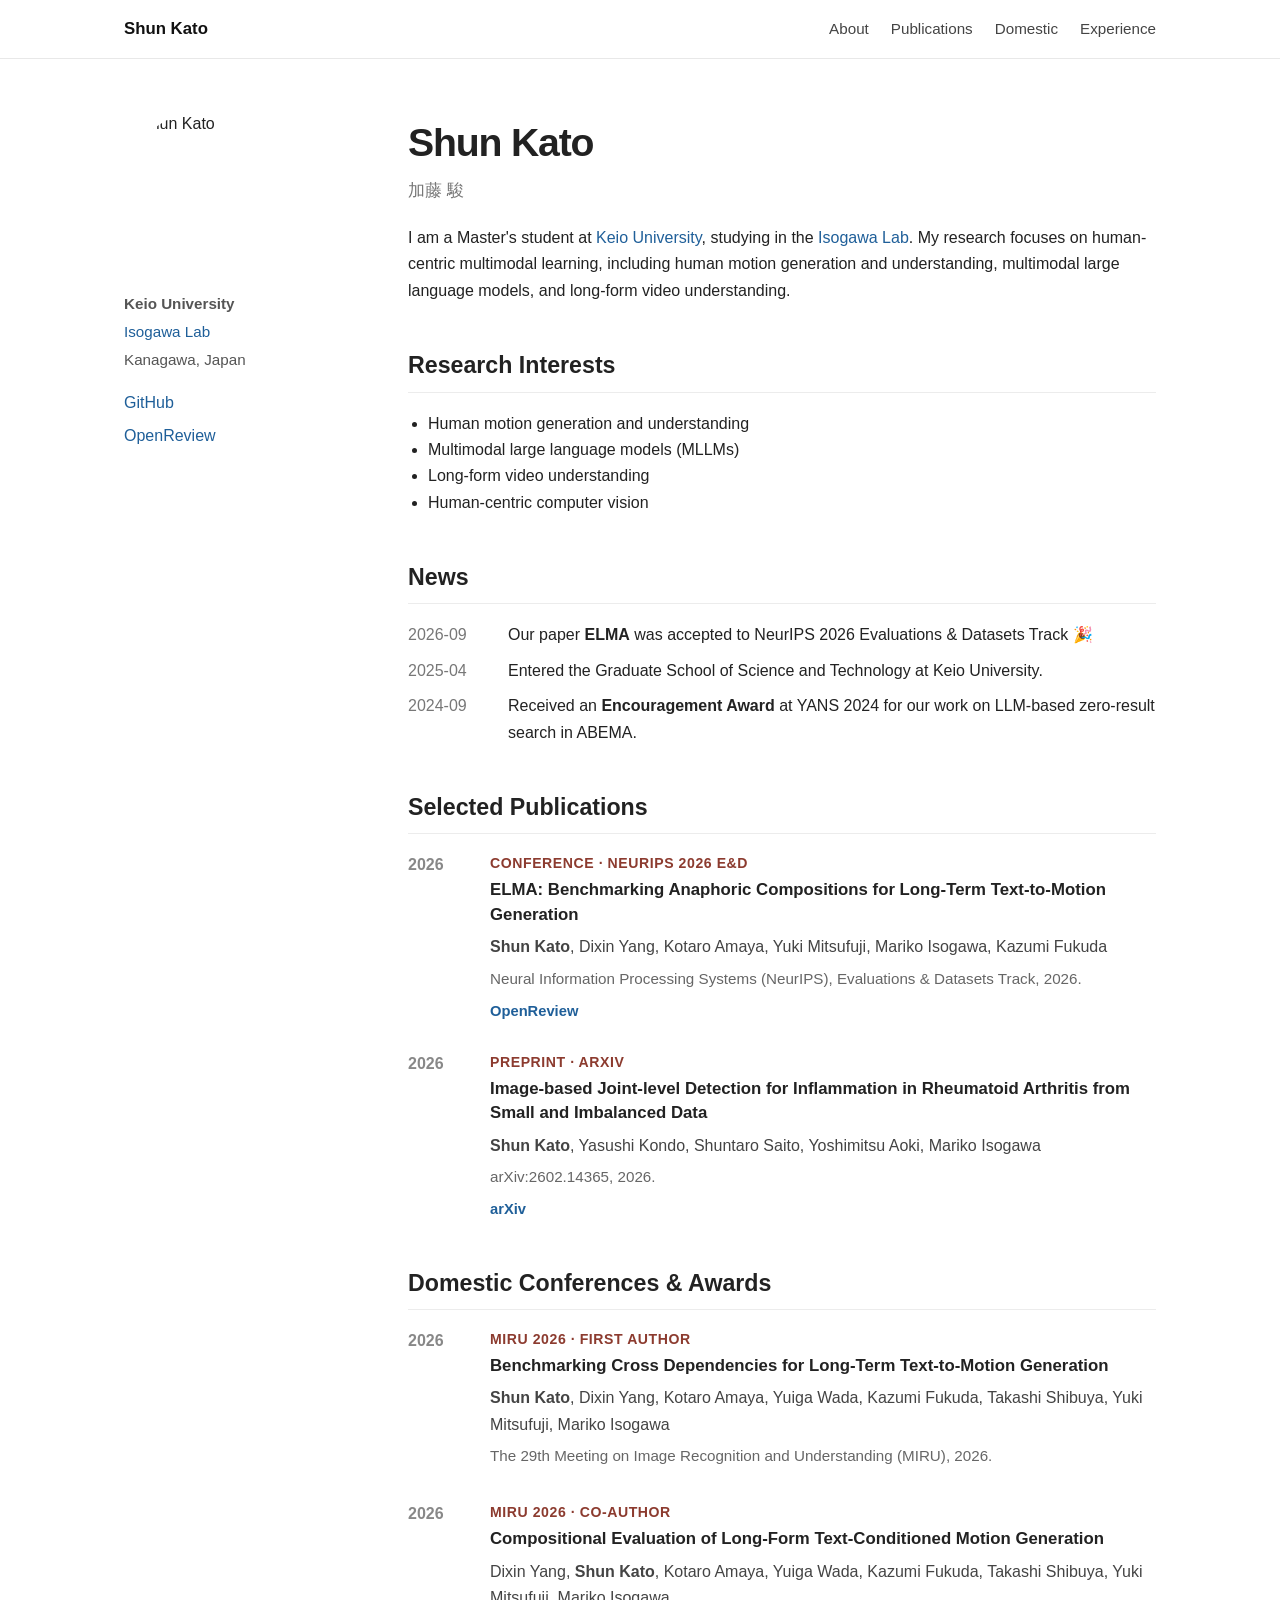
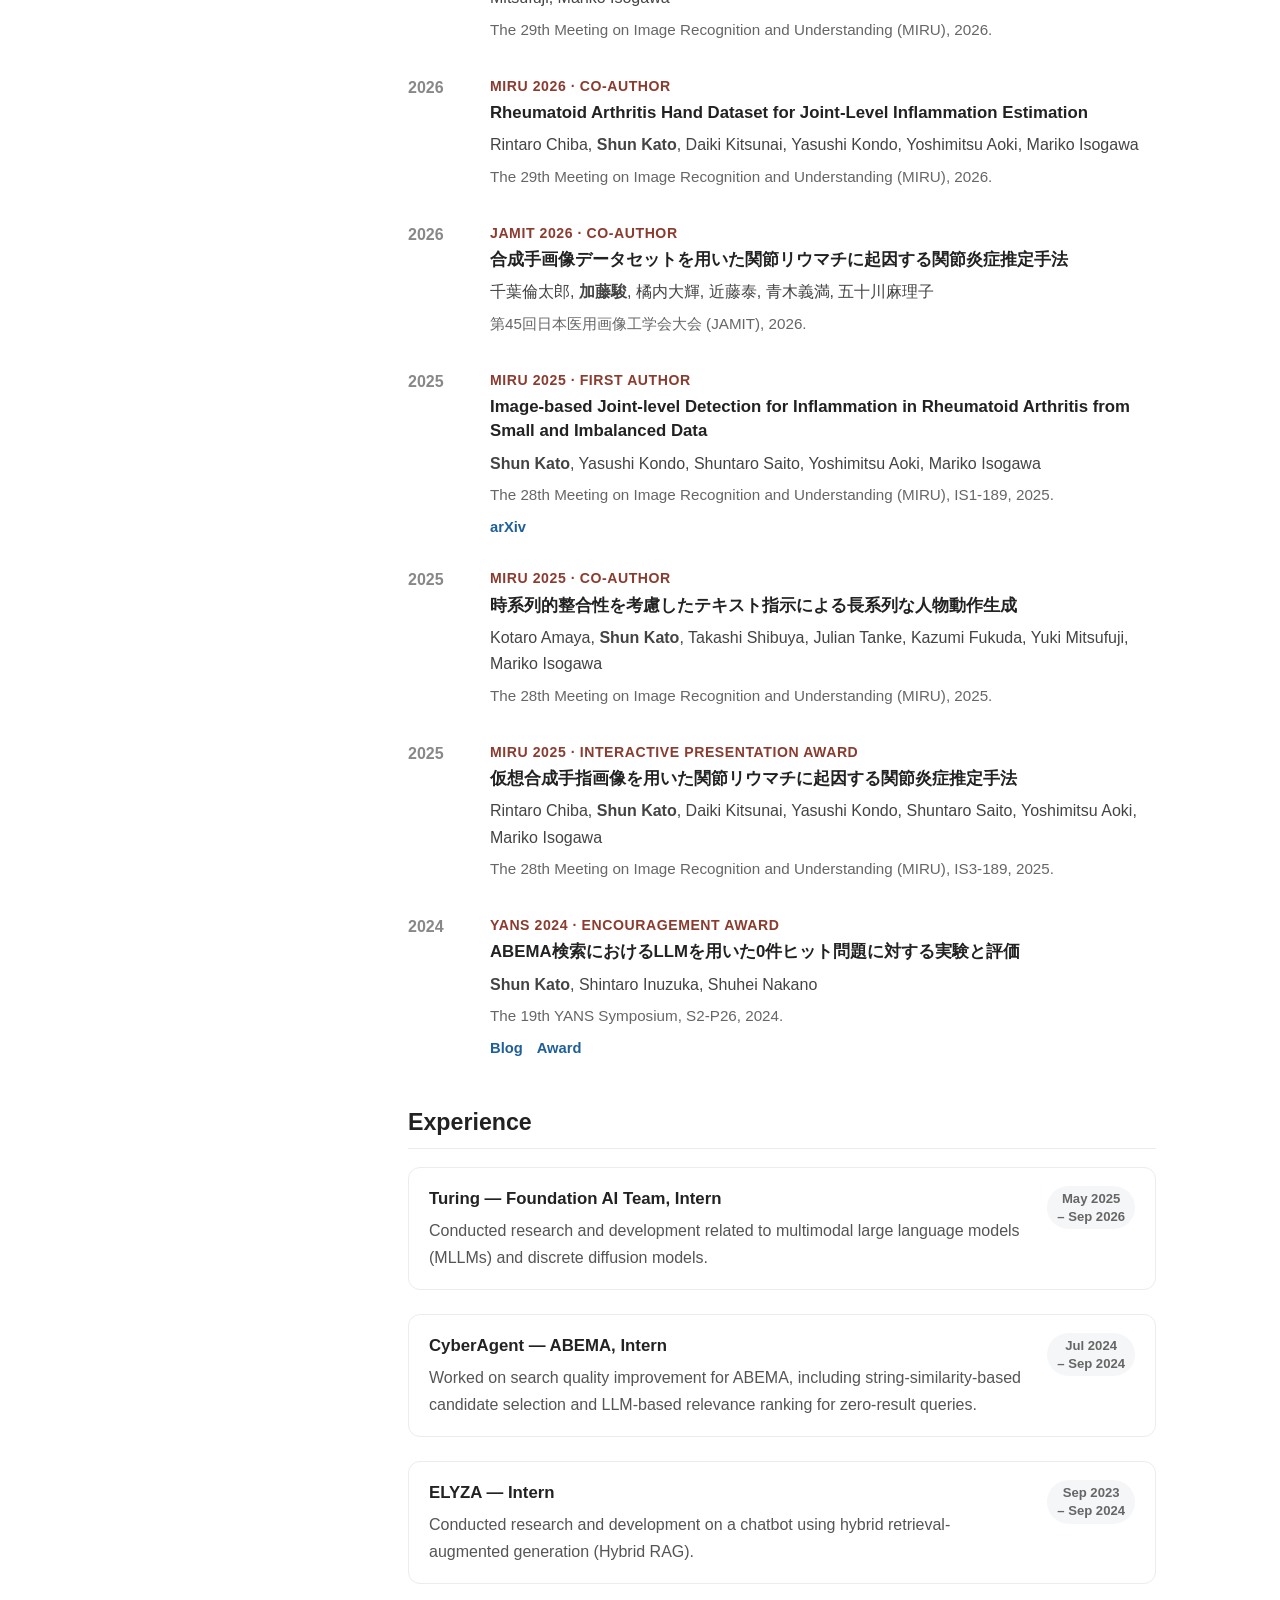
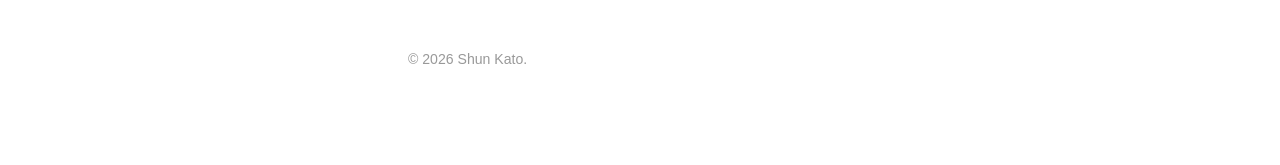
==== index.html @ f0b6bf0a "Keep Selected Publications first-author focused" ====
<!DOCTYPE html>
<html lang="en">
<head>
  <meta charset="UTF-8" />
  <meta name="viewport" content="width=device-width, initial-scale=1.0" />
  <meta name="description" content="Shun Kato — Master's student at Keio University, Isogawa Lab. Researching human-centric multimodal learning, human motion, and long-form video understanding." />
  <title>Shun Kato</title>
  <link rel="stylesheet" href="styles.css" />
</head>
<body>
  <header class="topbar">
    <div class="topbar-inner">
      <a class="brand" href="#about">Shun Kato</a>
      <nav aria-label="Main navigation">
        <a href="#about">About</a>
        <a href="#publications">Publications</a>
        <a href="#domestic">Domestic</a>
        <a href="#experience">Experience</a>
      </nav>
    </div>
  </header>

  <main class="layout">
    <aside class="profile-card">
      <img
        class="avatar"
        src="https://avatars.githubusercontent.com/u/145087663?v=4"
        alt="Shun Kato"
      />
      <div class="profile-meta">
        <p><strong>Keio University</strong></p>
        <p><a href="https://isogawa.ics.keio.ac.jp/" target="_blank" rel="noreferrer">Isogawa Lab</a></p>
        <p>Kanagawa, Japan</p>
      </div>
      <div class="profile-links">
        <a href="https://github.com/shun31y" target="_blank" rel="noreferrer">GitHub</a>
        <a href="https://openreview.net/forum?id=UWLadjotaK" target="_blank" rel="noreferrer">OpenReview</a>
      </div>
    </aside>

    <section class="content">
      <section id="about" class="section intro">
        <h1>Shun Kato</h1>
        <p class="jp-name">加藤 駿</p>
        <p>
          I am a Master's student at
          <a href="https://www.keio.ac.jp/en/" target="_blank" rel="noreferrer">Keio University</a>,
          studying in the
          <a href="https://isogawa.ics.keio.ac.jp/" target="_blank" rel="noreferrer">Isogawa Lab</a>.
          My research focuses on human-centric multimodal learning, including human motion generation and understanding,
          multimodal large language models, and long-form video understanding.
        </p>
      </section>

      <section class="section">
        <h2>Research Interests</h2>
        <ul class="interest-list">
          <li>Human motion generation and understanding</li>
          <li>Multimodal large language models (MLLMs)</li>
          <li>Long-form video understanding</li>
          <li>Human-centric computer vision</li>
        </ul>
      </section>

      <section class="section">
        <h2>News</h2>
        <ul class="news-list">
          <li><span class="date">2026-09</span><span>Our paper <strong>ELMA</strong> was accepted to NeurIPS 2026 Evaluations &amp; Datasets Track 🎉</span></li>
          <li><span class="date">2025-04</span><span>Entered the Graduate School of Science and Technology at Keio University.</span></li>
          <li><span class="date">2024-09</span><span>Received an <strong>Encouragement Award</strong> at YANS 2024 for our work on LLM-based zero-result search in ABEMA.</span></li>
        </ul>
      </section>

      <section id="publications" class="section">
        <div class="section-heading-row">
          <h2>Selected Publications</h2>
        </div>

        <article class="publication">
          <div class="pub-year">2026</div>
          <div class="pub-body">
            <div class="pub-venue">Conference · NeurIPS 2026 E&amp;D</div>
            <h3>ELMA: Benchmarking Anaphoric Compositions for Long-Term Text-to-Motion Generation</h3>
            <p class="authors">
              <strong>Shun Kato</strong>, Dixin Yang, Kotaro Amaya, Yuki Mitsufuji, Mariko Isogawa, Kazumi Fukuda
            </p>
            <p class="venue-full">Neural Information Processing Systems (NeurIPS), Evaluations &amp; Datasets Track, 2026.</p>
            <div class="pub-links">
              <a href="https://openreview.net/forum?id=UWLadjotaK" target="_blank" rel="noreferrer">OpenReview</a>
            </div>
          </div>
        </article>

        <article class="publication">
          <div class="pub-year">2026</div>
          <div class="pub-body">
            <div class="pub-venue">Preprint · arXiv</div>
            <h3>Image-based Joint-level Detection for Inflammation in Rheumatoid Arthritis from Small and Imbalanced Data</h3>
            <p class="authors"><strong>Shun Kato</strong>, Yasushi Kondo, Shuntaro Saito, Yoshimitsu Aoki, Mariko Isogawa</p>
            <p class="venue-full">arXiv:2602.14365, 2026.</p>
            <div class="pub-links">
              <a href="https://arxiv.org/abs/2602.14365" target="_blank" rel="noreferrer">arXiv</a>
            </div>
          </div>
        </article>
      </section>

      <section id="domestic" class="section">
        <h2>Domestic Conferences &amp; Awards</h2>

        <article class="publication">
          <div class="pub-year">2026</div>
          <div class="pub-body">
            <div class="pub-venue">MIRU 2026 · First Author</div>
            <h3>Benchmarking Cross Dependencies for Long-Term Text-to-Motion Generation</h3>
            <p class="authors"><strong>Shun Kato</strong>, Dixin Yang, Kotaro Amaya, Yuiga Wada, Kazumi Fukuda, Takashi Shibuya, Yuki Mitsufuji, Mariko Isogawa</p>
            <p class="venue-full">The 29th Meeting on Image Recognition and Understanding (MIRU), 2026.</p>
          </div>
        </article>

        <article class="publication">
          <div class="pub-year">2026</div>
          <div class="pub-body">
            <div class="pub-venue">MIRU 2026 · Co-author</div>
            <h3>Compositional Evaluation of Long-Form Text-Conditioned Motion Generation</h3>
            <p class="authors">Dixin Yang, <strong>Shun Kato</strong>, Kotaro Amaya, Yuiga Wada, Kazumi Fukuda, Takashi Shibuya, Yuki Mitsufuji, Mariko Isogawa</p>
            <p class="venue-full">The 29th Meeting on Image Recognition and Understanding (MIRU), 2026.</p>
          </div>
        </article>

        <article class="publication">
          <div class="pub-year">2026</div>
          <div class="pub-body">
            <div class="pub-venue">MIRU 2026 · Co-author</div>
            <h3>Rheumatoid Arthritis Hand Dataset for Joint-Level Inflammation Estimation</h3>
            <p class="authors">Rintaro Chiba, <strong>Shun Kato</strong>, Daiki Kitsunai, Yasushi Kondo, Yoshimitsu Aoki, Mariko Isogawa</p>
            <p class="venue-full">The 29th Meeting on Image Recognition and Understanding (MIRU), 2026.</p>
          </div>
        </article>

        <article class="publication">
          <div class="pub-year">2026</div>
          <div class="pub-body">
            <div class="pub-venue">JAMIT 2026 · Co-author</div>
            <h3>合成手画像データセットを用いた関節リウマチに起因する関節炎症推定手法</h3>
            <p class="authors">千葉倫太郎, <strong>加藤駿</strong>, 橘内大輝, 近藤泰, 青木義満, 五十川麻理子</p>
            <p class="venue-full">第45回日本医用画像工学会大会 (JAMIT), 2026.</p>
          </div>
        </article>

        <article class="publication">
          <div class="pub-year">2025</div>
          <div class="pub-body">
            <div class="pub-venue">MIRU 2025 · First Author</div>
            <h3>Image-based Joint-level Detection for Inflammation in Rheumatoid Arthritis from Small and Imbalanced Data</h3>
            <p class="authors"><strong>Shun Kato</strong>, Yasushi Kondo, Shuntaro Saito, Yoshimitsu Aoki, Mariko Isogawa</p>
            <p class="venue-full">The 28th Meeting on Image Recognition and Understanding (MIRU), IS1-189, 2025.</p>
            <div class="pub-links">
              <a href="https://arxiv.org/abs/2602.14365" target="_blank" rel="noreferrer">arXiv</a>
            </div>
          </div>
        </article>

        <article class="publication">
          <div class="pub-year">2025</div>
          <div class="pub-body">
            <div class="pub-venue">MIRU 2025 · Co-author</div>
            <h3>時系列的整合性を考慮したテキスト指示による長系列な人物動作生成</h3>
            <p class="authors">Kotaro Amaya, <strong>Shun Kato</strong>, Takashi Shibuya, Julian Tanke, Kazumi Fukuda, Yuki Mitsufuji, Mariko Isogawa</p>
            <p class="venue-full">The 28th Meeting on Image Recognition and Understanding (MIRU), 2025.</p>
          </div>
        </article>

        <article class="publication">
          <div class="pub-year">2025</div>
          <div class="pub-body">
            <div class="pub-venue">MIRU 2025 · Interactive Presentation Award</div>
            <h3>仮想合成手指画像を用いた関節リウマチに起因する関節炎症推定手法</h3>
            <p class="authors">Rintaro Chiba, <strong>Shun Kato</strong>, Daiki Kitsunai, Yasushi Kondo, Shuntaro Saito, Yoshimitsu Aoki, Mariko Isogawa</p>
            <p class="venue-full">The 28th Meeting on Image Recognition and Understanding (MIRU), IS3-189, 2025.</p>
          </div>
        </article>

        <article class="publication">
          <div class="pub-year">2024</div>
          <div class="pub-body">
            <div class="pub-venue">YANS 2024 · Encouragement Award</div>
            <h3>ABEMA検索におけるLLMを用いた0件ヒット問題に対する実験と評価</h3>
            <p class="authors">
              <strong>Shun Kato</strong>, Shintaro Inuzuka, Shuhei Nakano
            </p>
            <p class="venue-full">The 19th YANS Symposium, S2-P26, 2024.</p>
            <div class="pub-links">
              <a href="https://developers.cyberagent.co.jp/blog/archives/52713/" target="_blank" rel="noreferrer">Blog</a>
              <a href="https://www.cyberagent.co.jp/news/detail/id=30723" target="_blank" rel="noreferrer">Award</a>
            </div>
          </div>
        </article>
      </section>

      <section id="experience" class="section">
        <h2>Experience</h2>

        <div class="timeline-item">
          <div class="timeline-date">May 2025<br />– Sep 2026</div>
          <div>
            <h3>Turing — Foundation AI Team, Intern</h3>
            <p>Conducted research and development related to multimodal large language models (MLLMs) and discrete diffusion models.</p>
          </div>
        </div>

        <div class="timeline-item">
          <div class="timeline-date">Jul 2024<br />– Sep 2024</div>
          <div>
            <h3>CyberAgent — ABEMA, Intern</h3>
            <p>Worked on search quality improvement for ABEMA, including string-similarity-based candidate selection and LLM-based relevance ranking for zero-result queries.</p>
          </div>
        </div>

        <div class="timeline-item">
          <div class="timeline-date">Sep 2023<br />– Sep 2024</div>
          <div>
            <h3>ELYZA — Intern</h3>
            <p>Conducted research and development on a chatbot using hybrid retrieval-augmented generation (Hybrid RAG).</p>
          </div>
        </div>
      </section>

      <footer>
        <p>© 2026 Shun Kato.</p>
      </footer>
    </section>
  </main>
</body>
</html>
---- styles.css ----
* { box-sizing: border-box; }
html { scroll-behavior: smooth; }
body {
  margin: 0;
  font-family: -apple-system, BlinkMacSystemFont, "Segoe UI", Helvetica, Arial, sans-serif;
  color: #222;
  background: #fff;
  line-height: 1.65;
}
a { color: #1f5f99; text-decoration: none; }
a:hover { text-decoration: underline; }
.topbar {
  border-bottom: 1px solid #e8e8e8;
  position: sticky;
  top: 0;
  background: rgba(255,255,255,0.96);
  backdrop-filter: blur(8px);
  z-index: 10;
}
.topbar-inner {
  max-width: 1080px;
  margin: 0 auto;
  padding: 15px 24px;
  display: flex;
  justify-content: space-between;
  align-items: center;
}
.brand { color: #111; font-weight: 700; font-size: 1.05rem; }
nav { display: flex; gap: 22px; }
nav a { color: #444; font-size: 0.95rem; }
.layout {
  max-width: 1080px;
  margin: 52px auto 80px;
  padding: 0 24px;
  display: grid;
  grid-template-columns: 220px minmax(0, 1fr);
  gap: 64px;
}
.profile-card { align-self: start; }
.avatar {
  width: 160px;
  height: 160px;
  object-fit: cover;
  border-radius: 50%;
  display: block;
  margin-bottom: 20px;
}
.profile-meta p { margin: 3px 0; color: #555; font-size: 0.95rem; }
.profile-links { margin-top: 18px; display: flex; flex-direction: column; gap: 7px; }
.content { min-width: 0; }
.section { margin-bottom: 42px; }
.intro h1 { font-size: 2.45rem; margin: 0 0 2px; letter-spacing: -0.03em; }
.jp-name { color: #777; margin: 0 0 20px; font-size: 1.05rem; }
h2 {
  font-size: 1.45rem;
  margin: 0 0 18px;
  padding-bottom: 7px;
  border-bottom: 1px solid #ececec;
}
h3 { font-size: 1.05rem; margin: 3px 0 7px; line-height: 1.45; }
.interest-list { padding-left: 20px; margin: 0; }
.news-list { list-style: none; padding: 0; margin: 0; }
.news-list li { display: grid; grid-template-columns: 88px 1fr; gap: 12px; margin: 9px 0; }
.date { color: #777; font-variant-numeric: tabular-nums; }
.publication {
  display: grid;
  grid-template-columns: 64px 1fr;
  gap: 18px;
  margin-bottom: 28px;
}
.pub-year { color: #888; font-weight: 600; }
.pub-venue { color: #8c3b2f; font-size: 0.88rem; font-weight: 700; text-transform: uppercase; letter-spacing: 0.04em; }
.authors, .venue-full { margin: 5px 0; }
.authors { color: #444; }
.venue-full { color: #666; font-size: 0.95rem; }
.pub-links { margin-top: 8px; display: flex; gap: 14px; }
.pub-links a { font-weight: 600; font-size: 0.92rem; }
.timeline-item {
  position: relative;
  margin-bottom: 24px;
  padding: 18px 20px;
  border: 1px solid #ececec;
  border-radius: 12px;
  background: #fff;
}
.timeline-item::after {
  content: "";
  display: block;
  clear: both;
}
.timeline-date {
  float: right;
  margin: 0 0 8px 18px;
  padding: 4px 10px;
  border-radius: 999px;
  background: #f5f6f8;
  color: #666;
  font-size: 0.82rem;
  font-weight: 600;
  line-height: 1.35;
  white-space: nowrap;
  text-align: center;
  font-variant-numeric: tabular-nums;
}
.timeline-item h3 {
  margin-top: 0;
  padding-top: 1px;
}
.timeline-item p { margin: 6px 0 0; color: #555; }
footer { margin-top: 64px; color: #999; font-size: 0.88rem; }
@media (max-width: 760px) {
  .topbar-inner { padding: 13px 18px; }
  nav { gap: 13px; }
  .layout { grid-template-columns: 1fr; gap: 34px; margin-top: 34px; padding: 0 18px; }
  .profile-card { display: grid; grid-template-columns: 110px 1fr; column-gap: 22px; align-items: start; }
  .avatar { width: 105px; height: 105px; margin: 0; }
  .profile-links { grid-column: 2; margin-top: 10px; flex-direction: row; gap: 14px; }
  .intro h1 { font-size: 2rem; }
}
@media (max-width: 480px) {
  nav a:nth-child(3) { display: none; }
  .news-list li, .publication { grid-template-columns: 1fr; gap: 2px; }
  .profile-card { grid-template-columns: 88px 1fr; }
  .avatar { width: 84px; height: 84px; }
  .timeline-item { padding: 16px; }
  .timeline-date {
    float: none;
    display: inline-block;
    margin: 0 0 10px;
  }
}
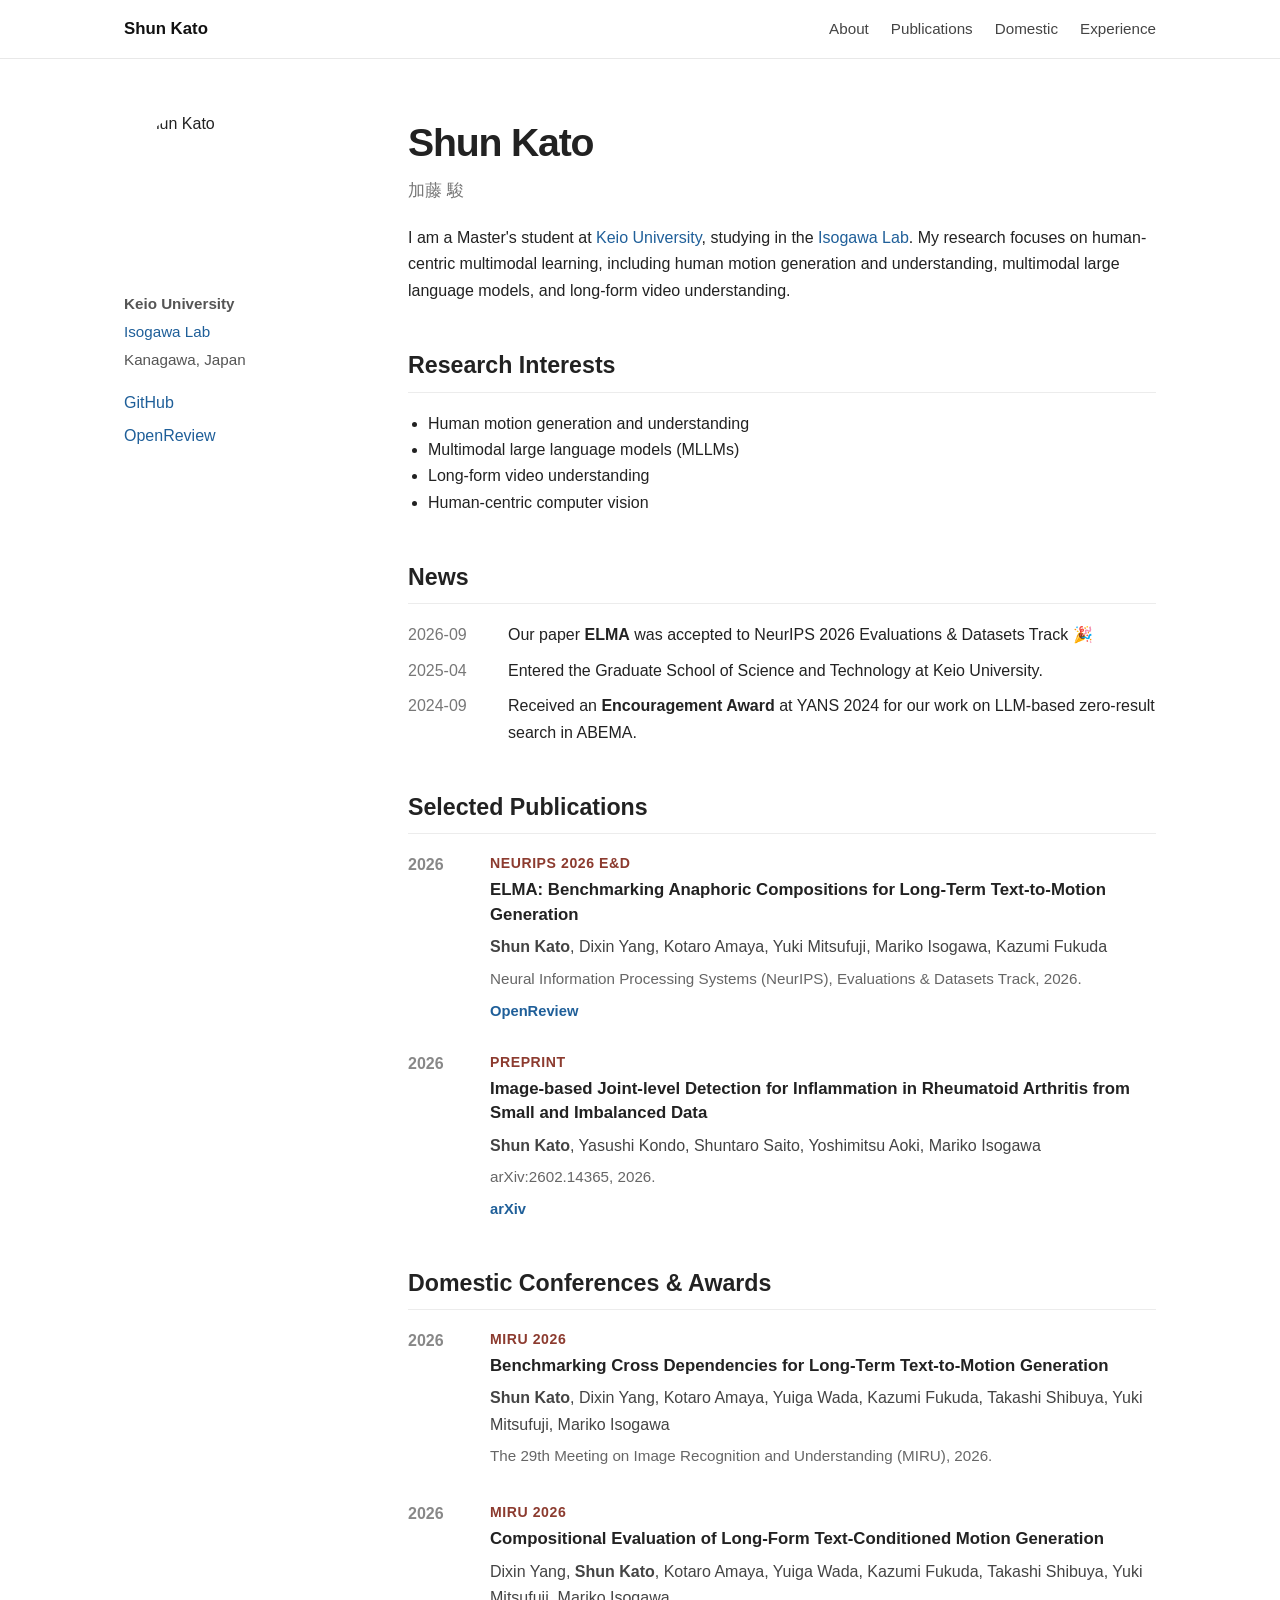
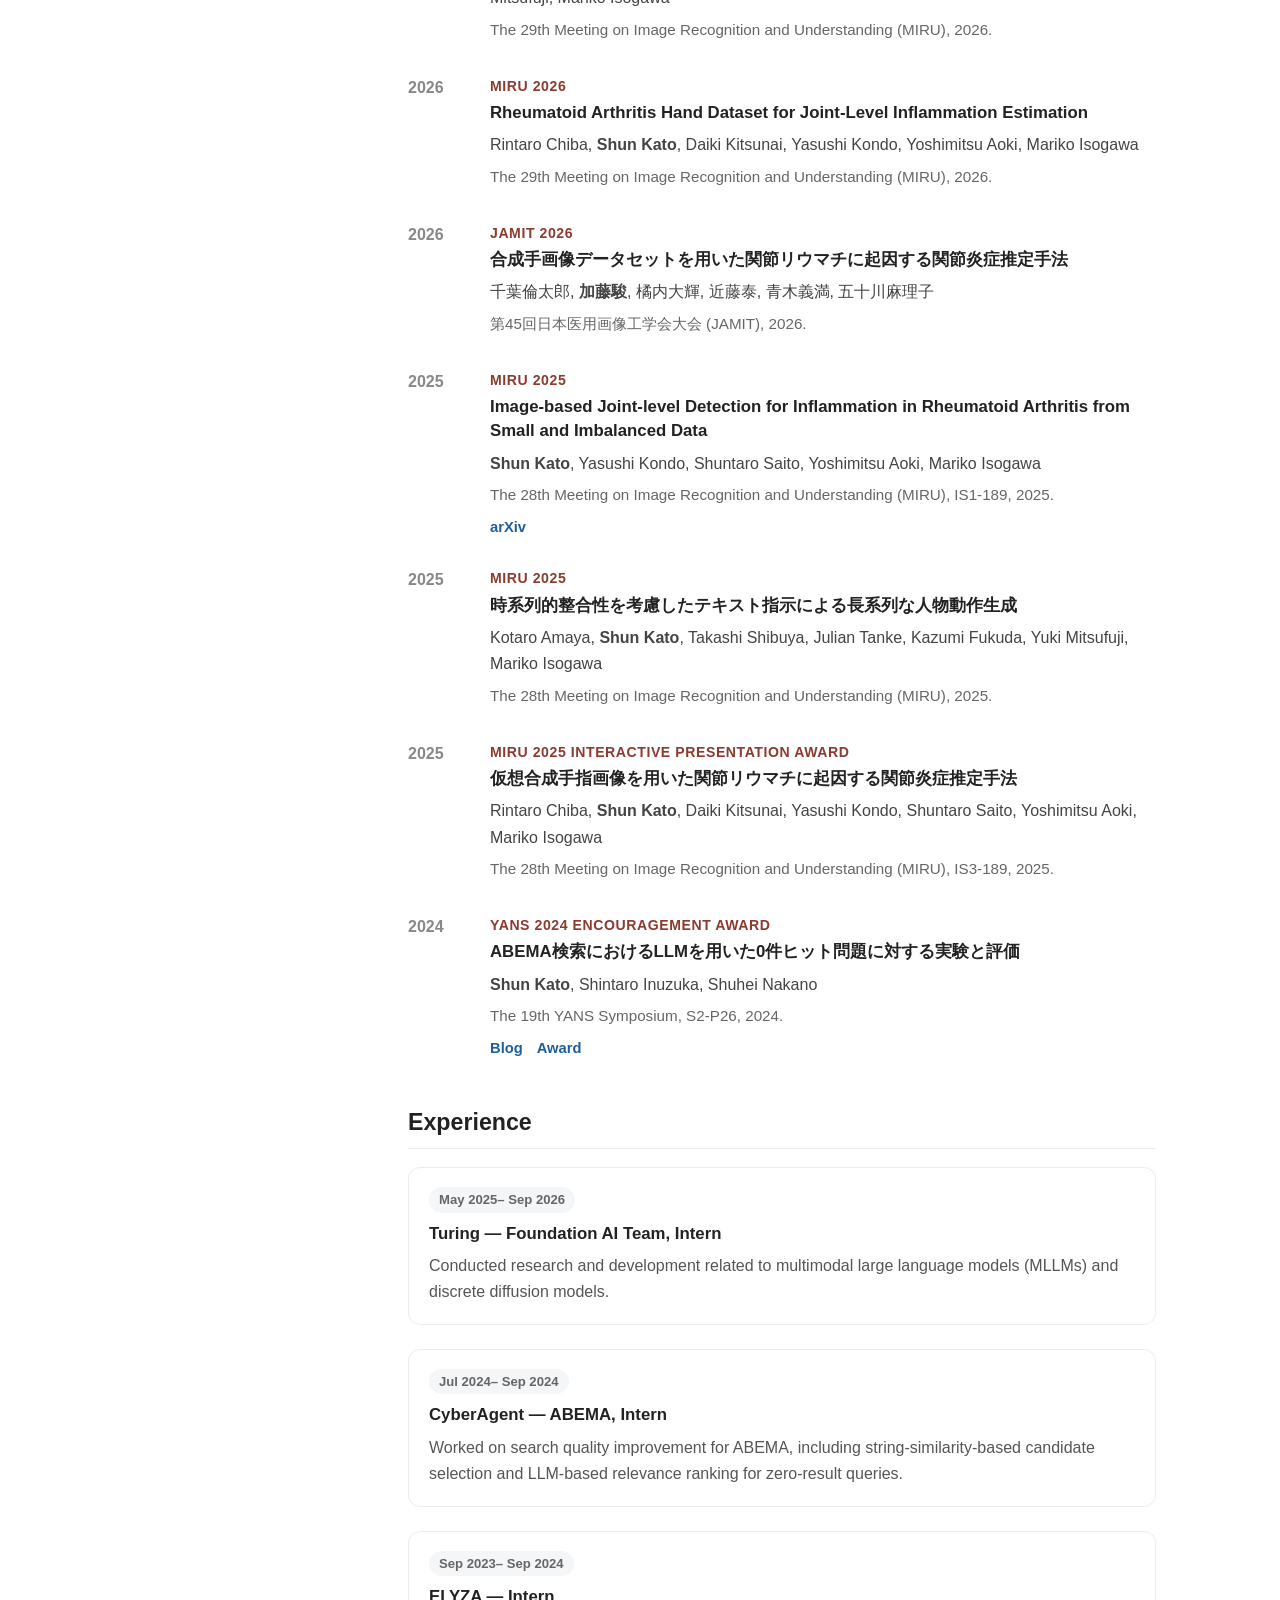
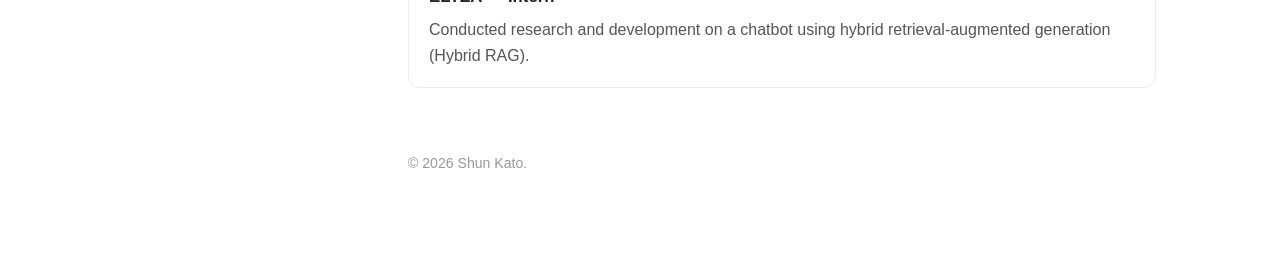
==== commit 7f7c78b9: "Unify publication venue and award labels" ====
--- a/index.html
+++ b/index.html
@@ -79,7 +79,7 @@
         <article class="publication">
           <div class="pub-year">2026</div>
           <div class="pub-body">
-            <div class="pub-venue">Conference · NeurIPS 2026 E&amp;D</div>
+            <div class="pub-venue"><span>NeurIPS 2026 E&amp;D</span></div>
             <h3>ELMA: Benchmarking Anaphoric Compositions for Long-Term Text-to-Motion Generation</h3>
             <p class="authors">
               <strong>Shun Kato</strong>, Dixin Yang, Kotaro Amaya, Yuki Mitsufuji, Mariko Isogawa, Kazumi Fukuda
@@ -94,7 +94,7 @@
         <article class="publication">
           <div class="pub-year">2026</div>
           <div class="pub-body">
-            <div class="pub-venue">Preprint · arXiv</div>
+            <div class="pub-venue"><span>Preprint</span></div>
             <h3>Image-based Joint-level Detection for Inflammation in Rheumatoid Arthritis from Small and Imbalanced Data</h3>
             <p class="authors"><strong>Shun Kato</strong>, Yasushi Kondo, Shuntaro Saito, Yoshimitsu Aoki, Mariko Isogawa</p>
             <p class="venue-full">arXiv:2602.14365, 2026.</p>
@@ -111,7 +111,7 @@
         <article class="publication">
           <div class="pub-year">2026</div>
           <div class="pub-body">
-            <div class="pub-venue">MIRU 2026 · First Author</div>
+            <div class="pub-venue"><span>MIRU 2026</span></div>
             <h3>Benchmarking Cross Dependencies for Long-Term Text-to-Motion Generation</h3>
             <p class="authors"><strong>Shun Kato</strong>, Dixin Yang, Kotaro Amaya, Yuiga Wada, Kazumi Fukuda, Takashi Shibuya, Yuki Mitsufuji, Mariko Isogawa</p>
             <p class="venue-full">The 29th Meeting on Image Recognition and Understanding (MIRU), 2026.</p>
@@ -121,7 +121,7 @@
         <article class="publication">
           <div class="pub-year">2026</div>
           <div class="pub-body">
-            <div class="pub-venue">MIRU 2026 · Co-author</div>
+            <div class="pub-venue"><span>MIRU 2026</span></div>
             <h3>Compositional Evaluation of Long-Form Text-Conditioned Motion Generation</h3>
             <p class="authors">Dixin Yang, <strong>Shun Kato</strong>, Kotaro Amaya, Yuiga Wada, Kazumi Fukuda, Takashi Shibuya, Yuki Mitsufuji, Mariko Isogawa</p>
             <p class="venue-full">The 29th Meeting on Image Recognition and Understanding (MIRU), 2026.</p>
@@ -131,7 +131,7 @@
         <article class="publication">
           <div class="pub-year">2026</div>
           <div class="pub-body">
-            <div class="pub-venue">MIRU 2026 · Co-author</div>
+            <div class="pub-venue"><span>MIRU 2026</span></div>
             <h3>Rheumatoid Arthritis Hand Dataset for Joint-Level Inflammation Estimation</h3>
             <p class="authors">Rintaro Chiba, <strong>Shun Kato</strong>, Daiki Kitsunai, Yasushi Kondo, Yoshimitsu Aoki, Mariko Isogawa</p>
             <p class="venue-full">The 29th Meeting on Image Recognition and Understanding (MIRU), 2026.</p>
@@ -141,7 +141,7 @@
         <article class="publication">
           <div class="pub-year">2026</div>
           <div class="pub-body">
-            <div class="pub-venue">JAMIT 2026 · Co-author</div>
+            <div class="pub-venue"><span>JAMIT 2026</span></div>
             <h3>合成手画像データセットを用いた関節リウマチに起因する関節炎症推定手法</h3>
             <p class="authors">千葉倫太郎, <strong>加藤駿</strong>, 橘内大輝, 近藤泰, 青木義満, 五十川麻理子</p>
             <p class="venue-full">第45回日本医用画像工学会大会 (JAMIT), 2026.</p>
@@ -151,7 +151,7 @@
         <article class="publication">
           <div class="pub-year">2025</div>
           <div class="pub-body">
-            <div class="pub-venue">MIRU 2025 · First Author</div>
+            <div class="pub-venue"><span>MIRU 2025</span></div>
             <h3>Image-based Joint-level Detection for Inflammation in Rheumatoid Arthritis from Small and Imbalanced Data</h3>
             <p class="authors"><strong>Shun Kato</strong>, Yasushi Kondo, Shuntaro Saito, Yoshimitsu Aoki, Mariko Isogawa</p>
             <p class="venue-full">The 28th Meeting on Image Recognition and Understanding (MIRU), IS1-189, 2025.</p>
@@ -164,7 +164,7 @@
         <article class="publication">
           <div class="pub-year">2025</div>
           <div class="pub-body">
-            <div class="pub-venue">MIRU 2025 · Co-author</div>
+            <div class="pub-venue"><span>MIRU 2025</span></div>
             <h3>時系列的整合性を考慮したテキスト指示による長系列な人物動作生成</h3>
             <p class="authors">Kotaro Amaya, <strong>Shun Kato</strong>, Takashi Shibuya, Julian Tanke, Kazumi Fukuda, Yuki Mitsufuji, Mariko Isogawa</p>
             <p class="venue-full">The 28th Meeting on Image Recognition and Understanding (MIRU), 2025.</p>
@@ -174,7 +174,10 @@
         <article class="publication">
           <div class="pub-year">2025</div>
           <div class="pub-body">
-            <div class="pub-venue">MIRU 2025 · Interactive Presentation Award</div>
+            <div class="pub-venue">
+              <span>MIRU 2025</span>
+              <span class="pub-award">Interactive Presentation Award</span>
+            </div>
             <h3>仮想合成手指画像を用いた関節リウマチに起因する関節炎症推定手法</h3>
             <p class="authors">Rintaro Chiba, <strong>Shun Kato</strong>, Daiki Kitsunai, Yasushi Kondo, Shuntaro Saito, Yoshimitsu Aoki, Mariko Isogawa</p>
             <p class="venue-full">The 28th Meeting on Image Recognition and Understanding (MIRU), IS3-189, 2025.</p>
@@ -184,7 +187,10 @@
         <article class="publication">
           <div class="pub-year">2024</div>
           <div class="pub-body">
-            <div class="pub-venue">YANS 2024 · Encouragement Award</div>
+            <div class="pub-venue">
+              <span>YANS 2024</span>
+              <span class="pub-award">Encouragement Award</span>
+            </div>
             <h3>ABEMA検索におけるLLMを用いた0件ヒット問題に対する実験と評価</h3>
             <p class="authors">
               <strong>Shun Kato</strong>, Shintaro Inuzuka, Shuhei Nakano
--- a/styles.css
+++ b/styles.css
@@ -76,21 +76,19 @@
 .pub-links { margin-top: 8px; display: flex; gap: 14px; }
 .pub-links a { font-weight: 600; font-size: 0.92rem; }
 .timeline-item {
-  position: relative;
+  display: block;
   margin-bottom: 24px;
   padding: 18px 20px;
   border: 1px solid #ececec;
   border-radius: 12px;
   background: #fff;
 }
-.timeline-item::after {
-  content: "";
-  display: block;
-  clear: both;
-}
 .timeline-date {
-  float: right;
-  margin: 0 0 8px 18px;
+  display: inline-flex;
+  align-items: center;
+  width: max-content;
+  max-width: 100%;
+  margin: 0 0 9px;
   padding: 4px 10px;
   border-radius: 999px;
   background: #f5f6f8;
@@ -99,12 +97,11 @@
   font-weight: 600;
   line-height: 1.35;
   white-space: nowrap;
-  text-align: center;
   font-variant-numeric: tabular-nums;
 }
+.timeline-date br { display: none; }
 .timeline-item h3 {
-  margin-top: 0;
-  padding-top: 1px;
+  margin: 0 0 7px;
 }
 .timeline-item p { margin: 6px 0 0; color: #555; }
 footer { margin-top: 64px; color: #999; font-size: 0.88rem; }
@@ -123,9 +120,5 @@
   .profile-card { grid-template-columns: 88px 1fr; }
   .avatar { width: 84px; height: 84px; }
   .timeline-item { padding: 16px; }
-  .timeline-date {
-    float: none;
-    display: inline-block;
-    margin: 0 0 10px;
-  }
+  .timeline-date { font-size: 0.78rem; }
 }
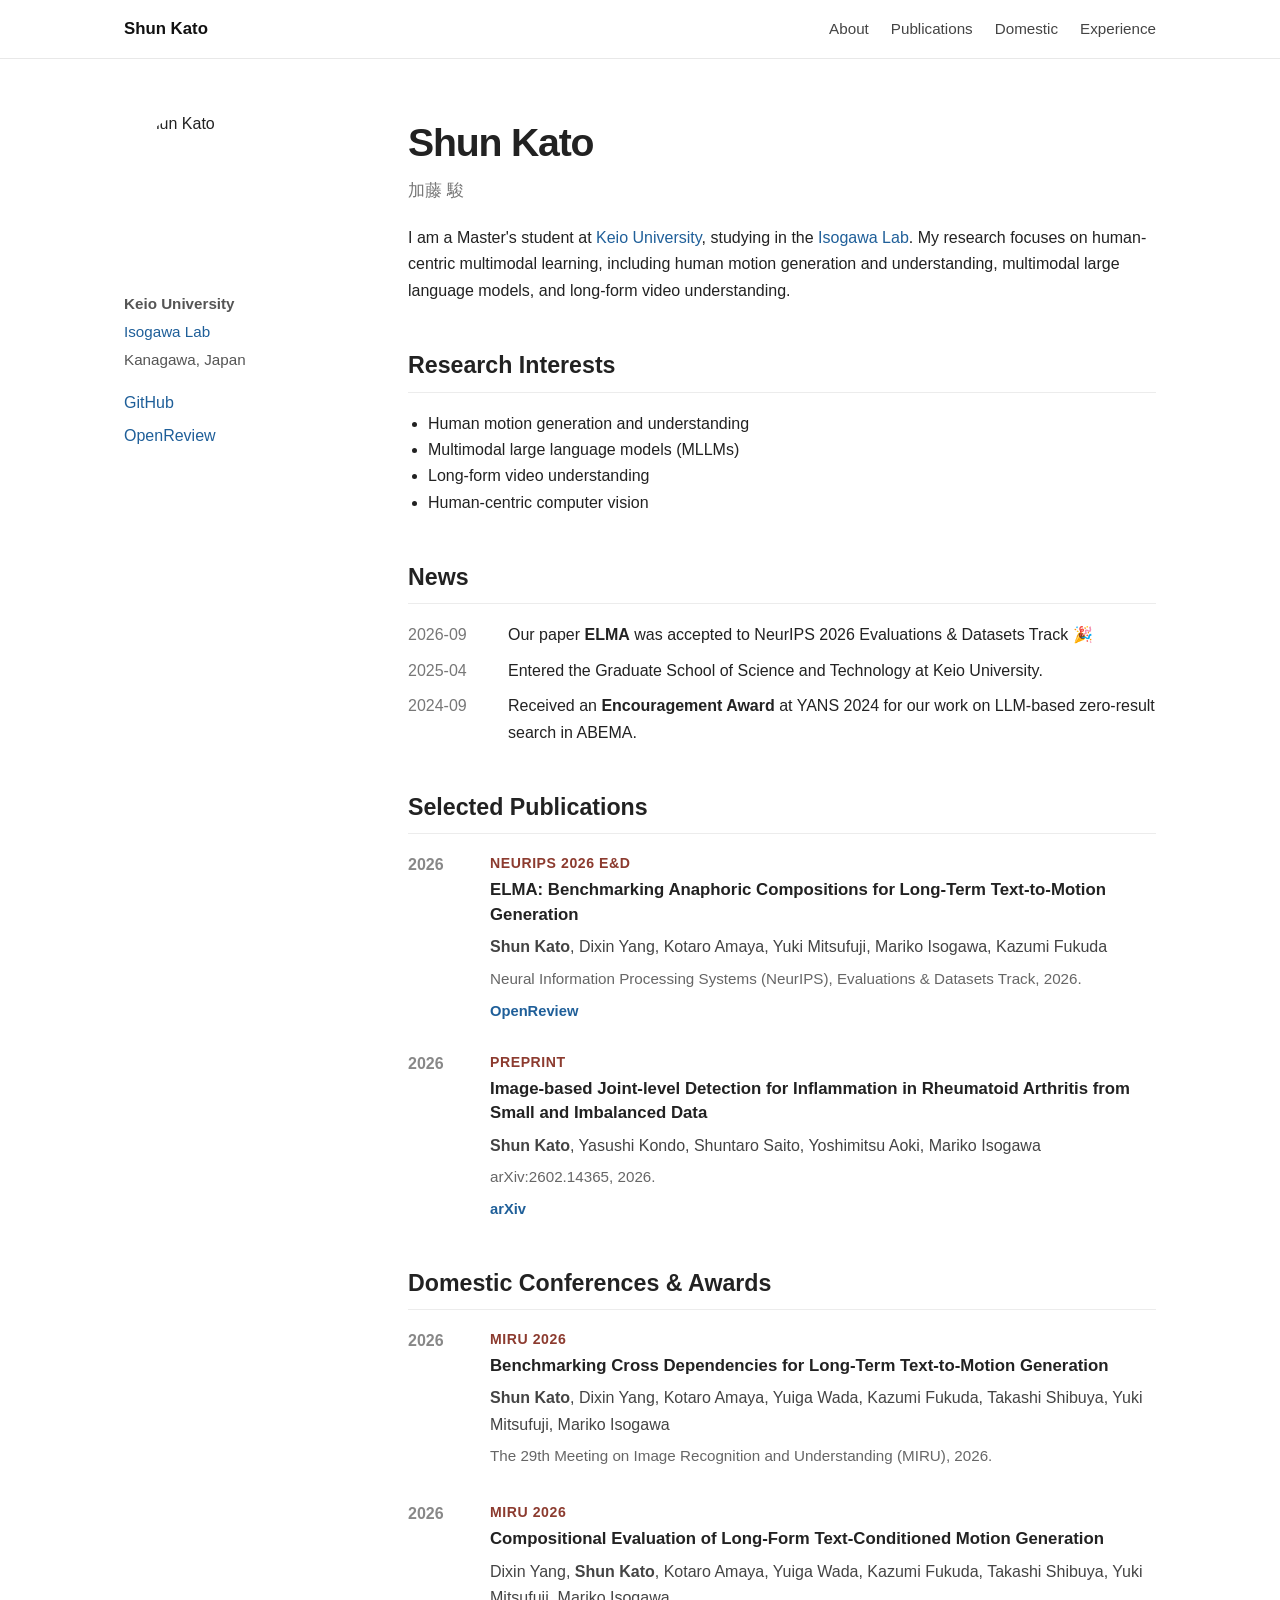
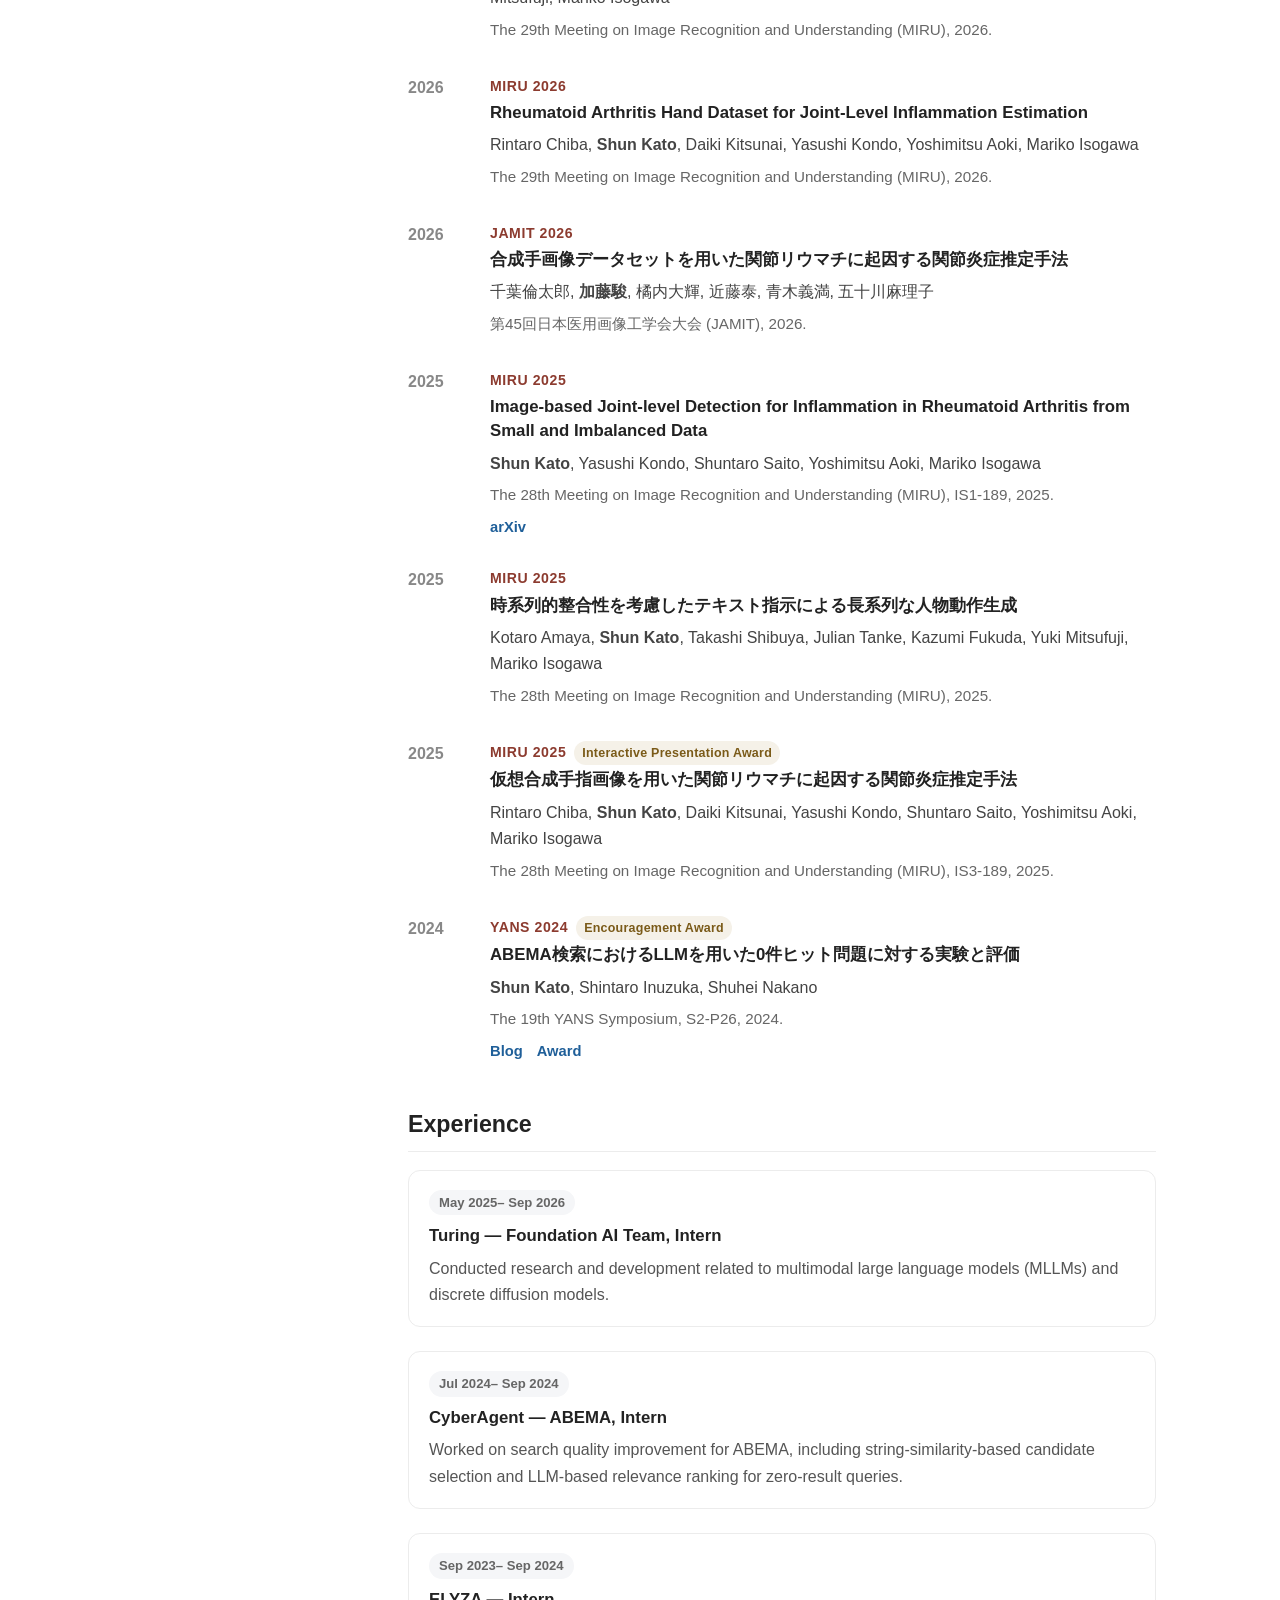
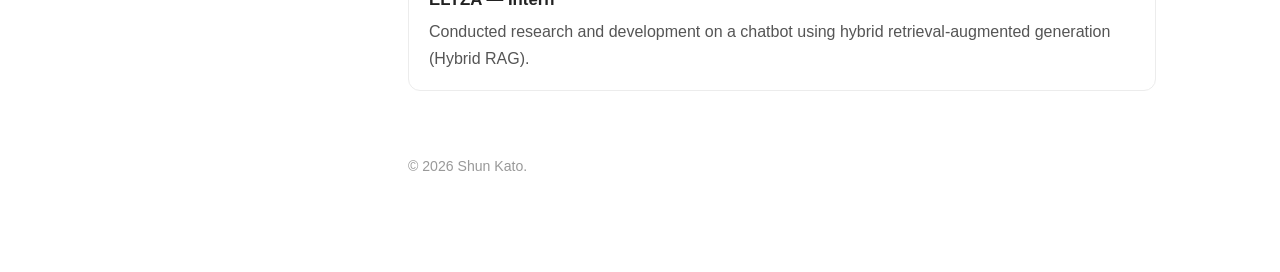
==== commit 01cded4c: "Use custom profile photo" ====
--- a/index.html
+++ b/index.html
@@ -24,7 +24,7 @@
     <aside class="profile-card">
       <img
         class="avatar"
-        src="https://avatars.githubusercontent.com/u/145087663?v=4"
+        src="profile.jpg"
         alt="Shun Kato"
       />
       <div class="profile-meta">
--- a/styles.css
+++ b/styles.css
@@ -69,7 +69,29 @@
   margin-bottom: 28px;
 }
 .pub-year { color: #888; font-weight: 600; }
-.pub-venue { color: #8c3b2f; font-size: 0.88rem; font-weight: 700; text-transform: uppercase; letter-spacing: 0.04em; }
+.pub-venue {
+  display: flex;
+  flex-wrap: wrap;
+  align-items: center;
+  gap: 8px;
+  color: #8c3b2f;
+  font-size: 0.88rem;
+  font-weight: 700;
+  text-transform: uppercase;
+  letter-spacing: 0.04em;
+}
+.pub-award {
+  display: inline-flex;
+  align-items: center;
+  padding: 2px 8px;
+  border-radius: 999px;
+  background: #f5f1e8;
+  color: #7a5a18;
+  font-size: 0.78rem;
+  letter-spacing: 0.02em;
+  text-transform: none;
+  white-space: nowrap;
+}
 .authors, .venue-full { margin: 5px 0; }
 .authors { color: #444; }
 .venue-full { color: #666; font-size: 0.95rem; }
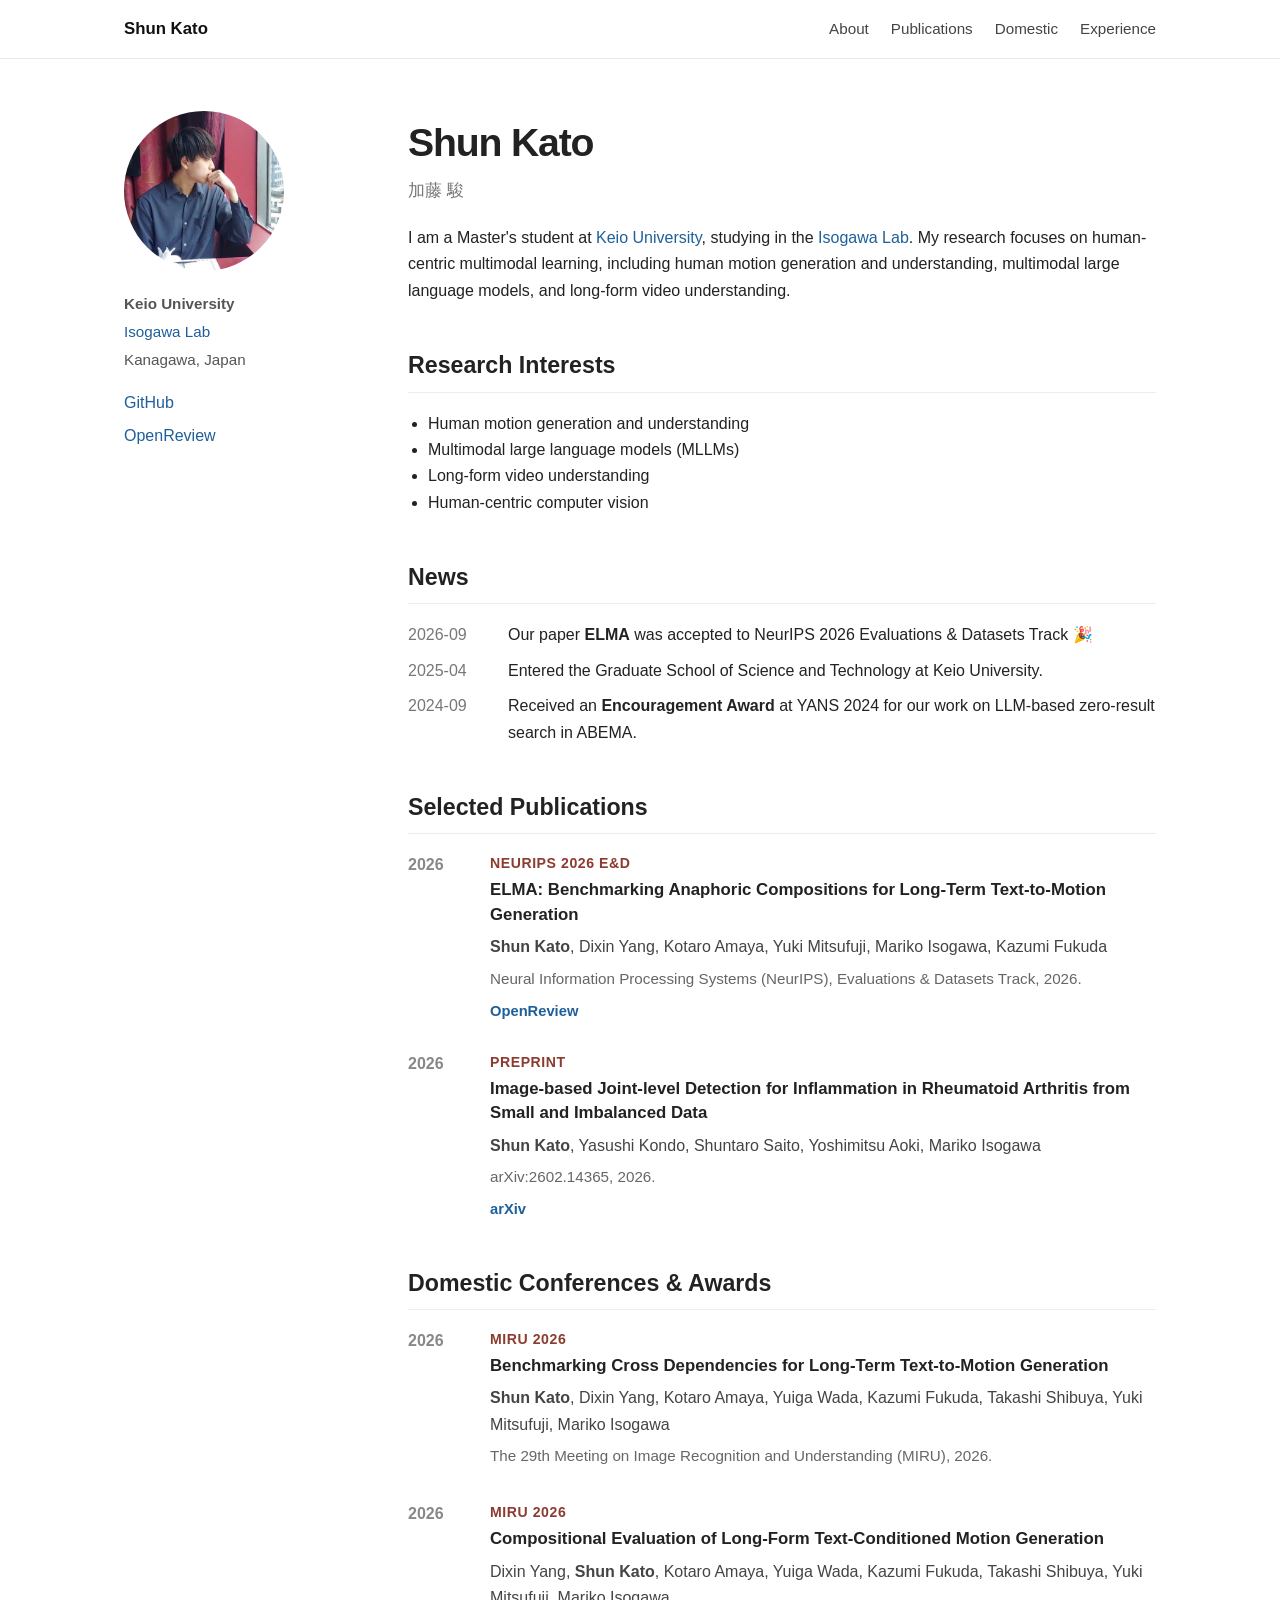
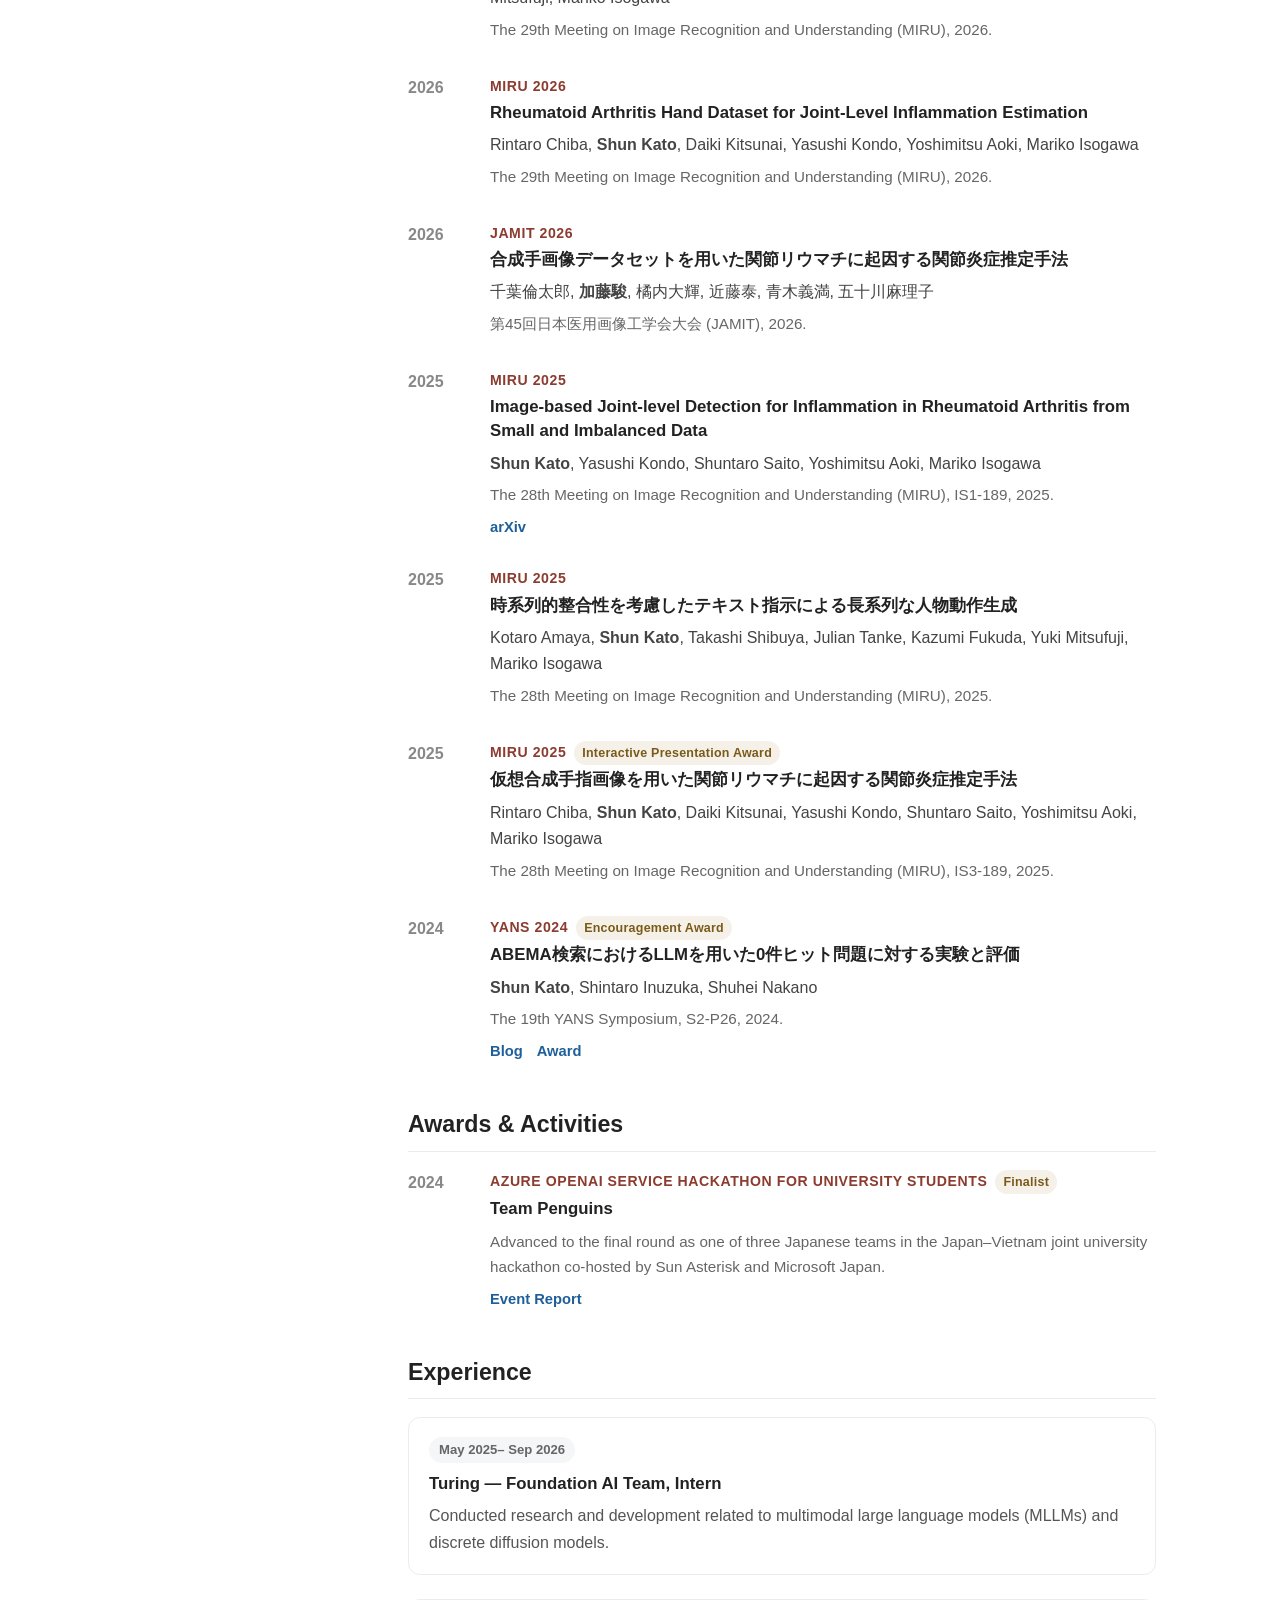
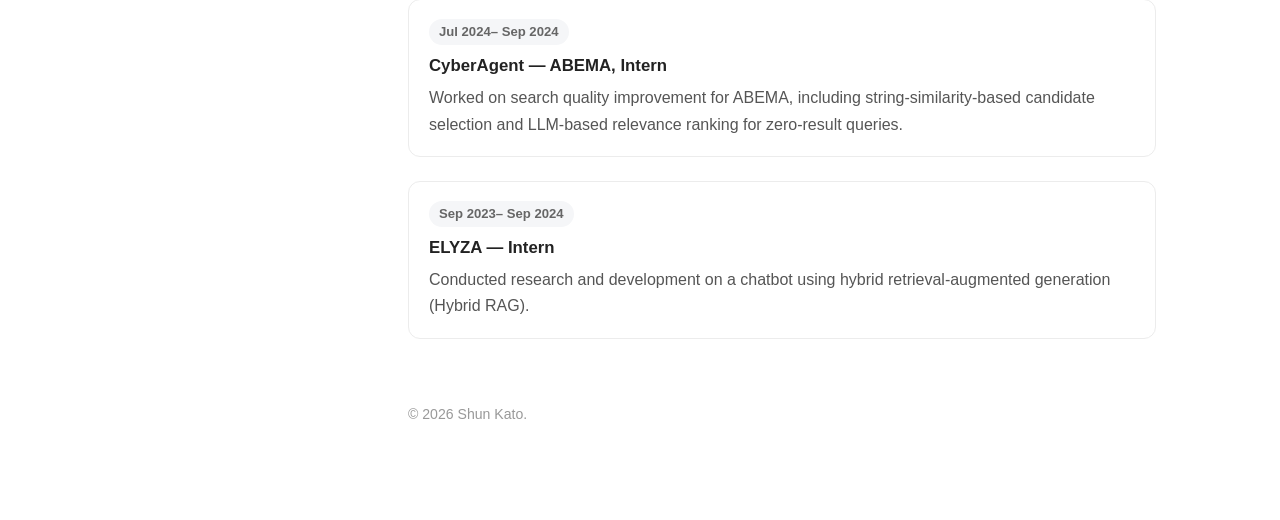
==== commit 187fcdf1: "Add Azure OpenAI hackathon finalist activity" ====
--- a/index.html
+++ b/index.html
@@ -204,6 +204,25 @@
         </article>
       </section>
 
+      <section id="activities" class="section">
+        <h2>Awards &amp; Activities</h2>
+
+        <article class="publication">
+          <div class="pub-year">2024</div>
+          <div class="pub-body">
+            <div class="pub-venue">
+              <span>Azure OpenAI Service Hackathon for University Students</span>
+              <span class="pub-award">Finalist</span>
+            </div>
+            <h3>Team Penguins</h3>
+            <p class="venue-full">Advanced to the final round as one of three Japanese teams in the Japan–Vietnam joint university hackathon co-hosted by Sun Asterisk and Microsoft Japan.</p>
+            <div class="pub-links">
+              <a href="https://xseeds-hub.sun-asterisk.com/0127_hackathon/" target="_blank" rel="noreferrer">Event Report</a>
+            </div>
+          </div>
+        </article>
+      </section>
+
       <section id="experience" class="section">
         <h2>Experience</h2>
 
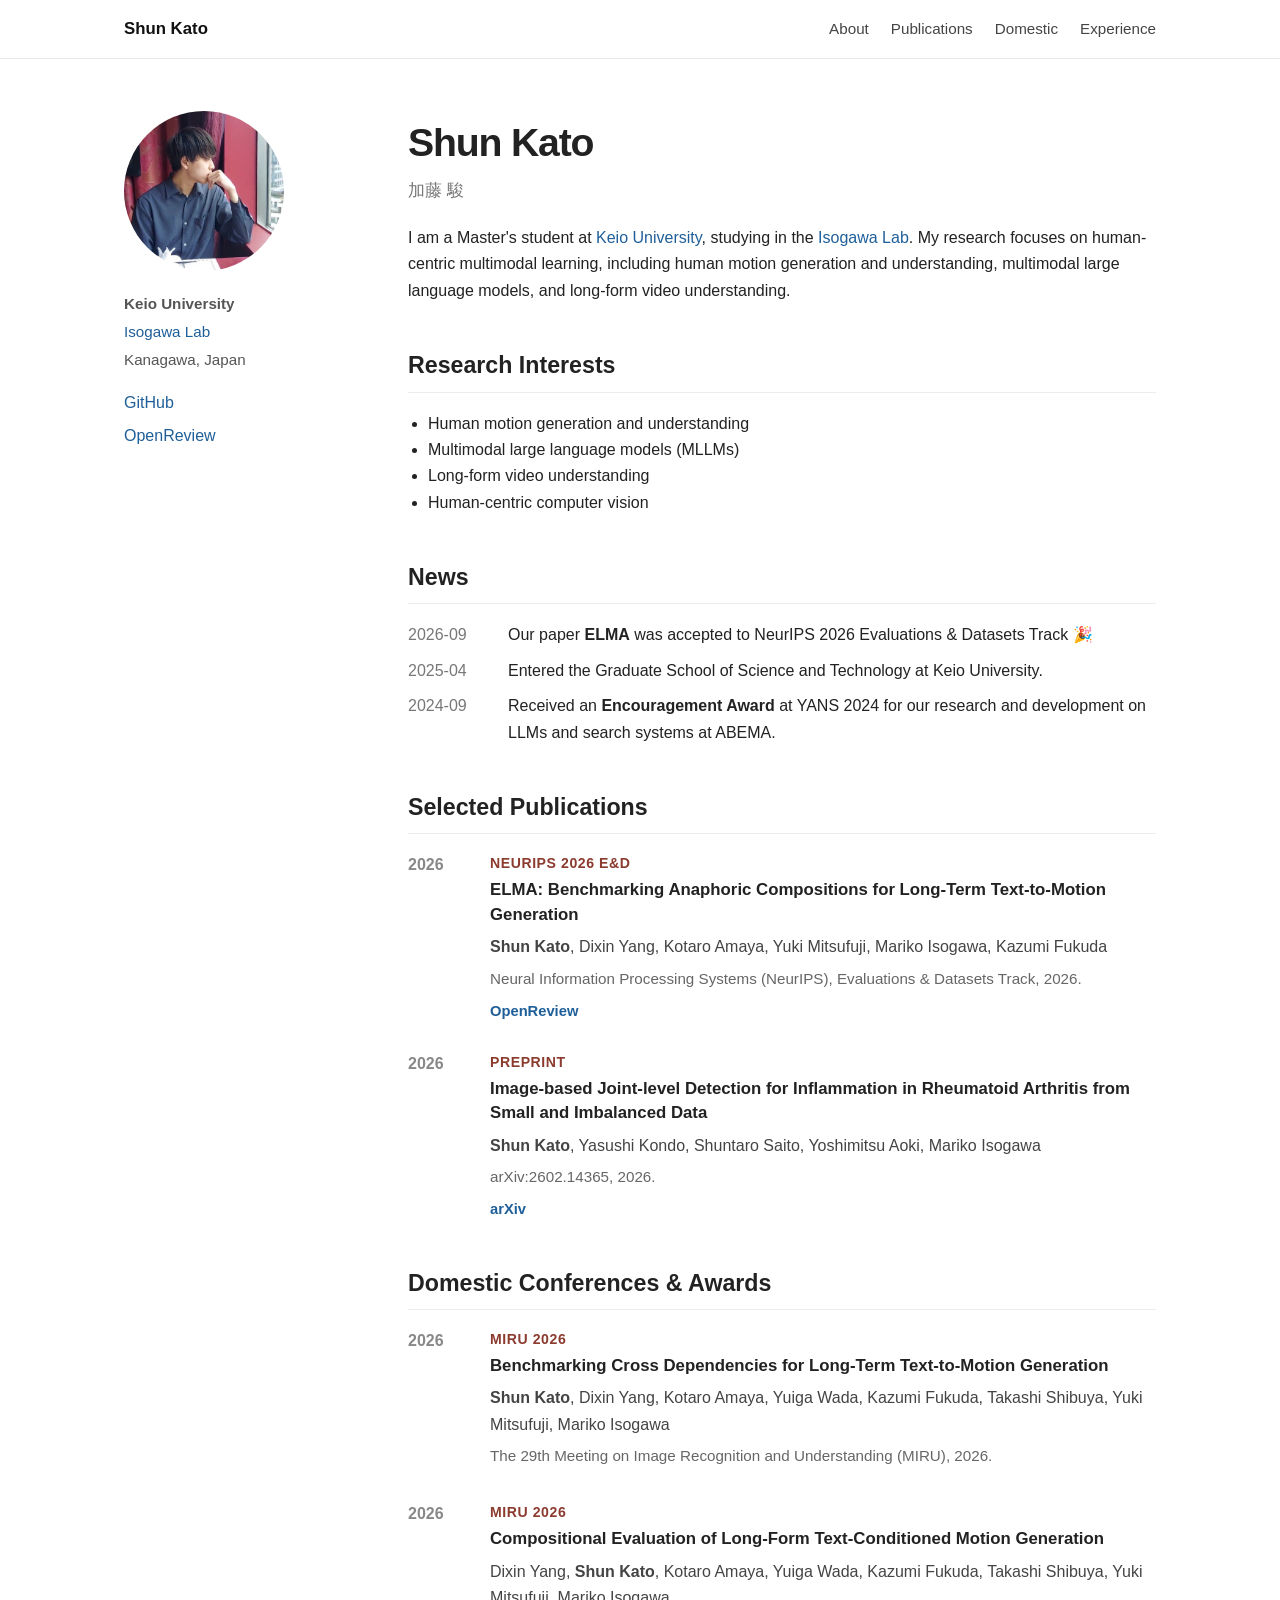
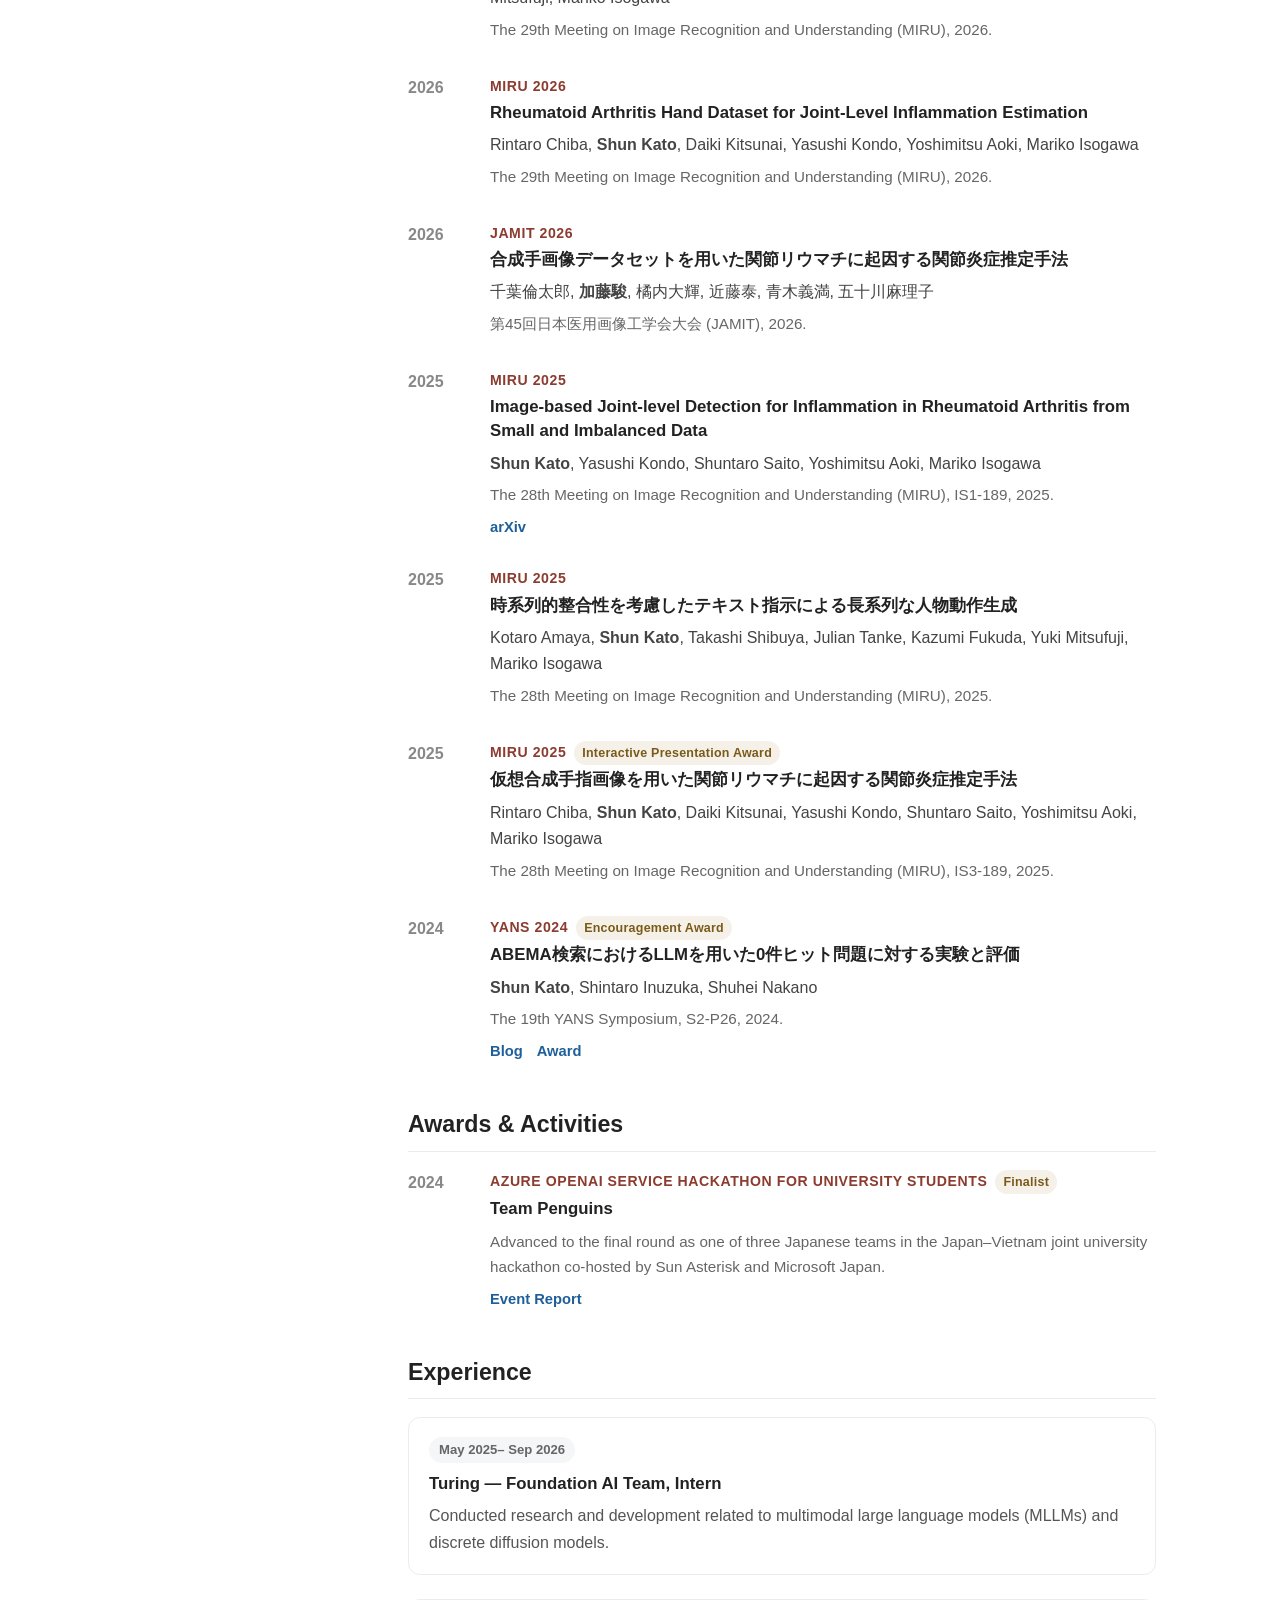
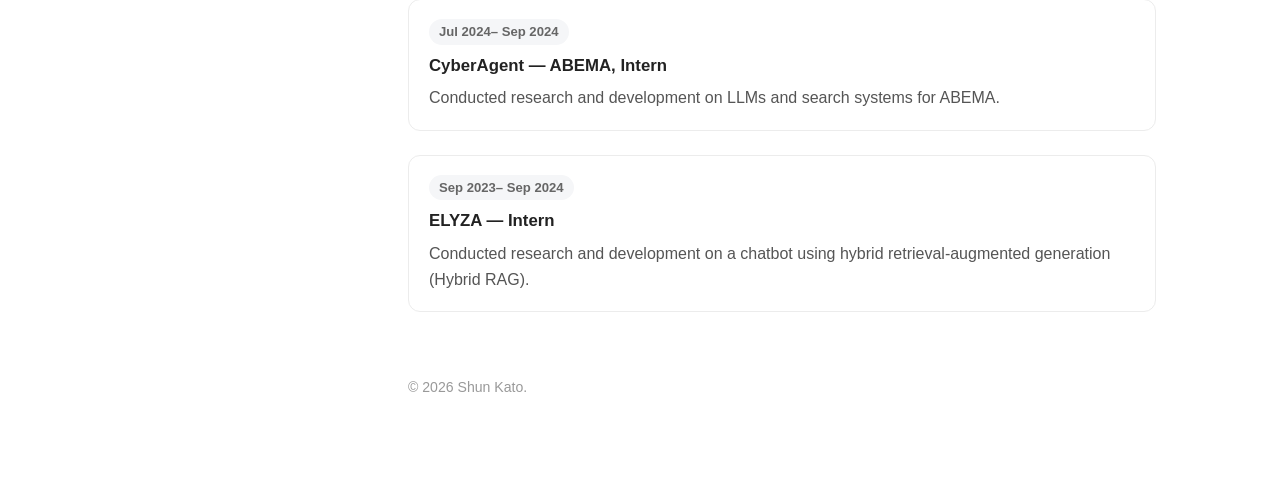
==== commit 859a4fd4: "Refine CyberAgent research wording" ====
--- a/index.html
+++ b/index.html
@@ -67,7 +67,7 @@
         <ul class="news-list">
           <li><span class="date">2026-09</span><span>Our paper <strong>ELMA</strong> was accepted to NeurIPS 2026 Evaluations &amp; Datasets Track 🎉</span></li>
           <li><span class="date">2025-04</span><span>Entered the Graduate School of Science and Technology at Keio University.</span></li>
-          <li><span class="date">2024-09</span><span>Received an <strong>Encouragement Award</strong> at YANS 2024 for our work on LLM-based zero-result search in ABEMA.</span></li>
+          <li><span class="date">2024-09</span><span>Received an <strong>Encouragement Award</strong> at YANS 2024 for our research and development on LLMs and search systems at ABEMA.</span></li>
         </ul>
       </section>
 
@@ -238,7 +238,7 @@
           <div class="timeline-date">Jul 2024<br />– Sep 2024</div>
           <div>
             <h3>CyberAgent — ABEMA, Intern</h3>
-            <p>Worked on search quality improvement for ABEMA, including string-similarity-based candidate selection and LLM-based relevance ranking for zero-result queries.</p>
+            <p>Conducted research and development on LLMs and search systems for ABEMA.</p>
           </div>
         </div>
 
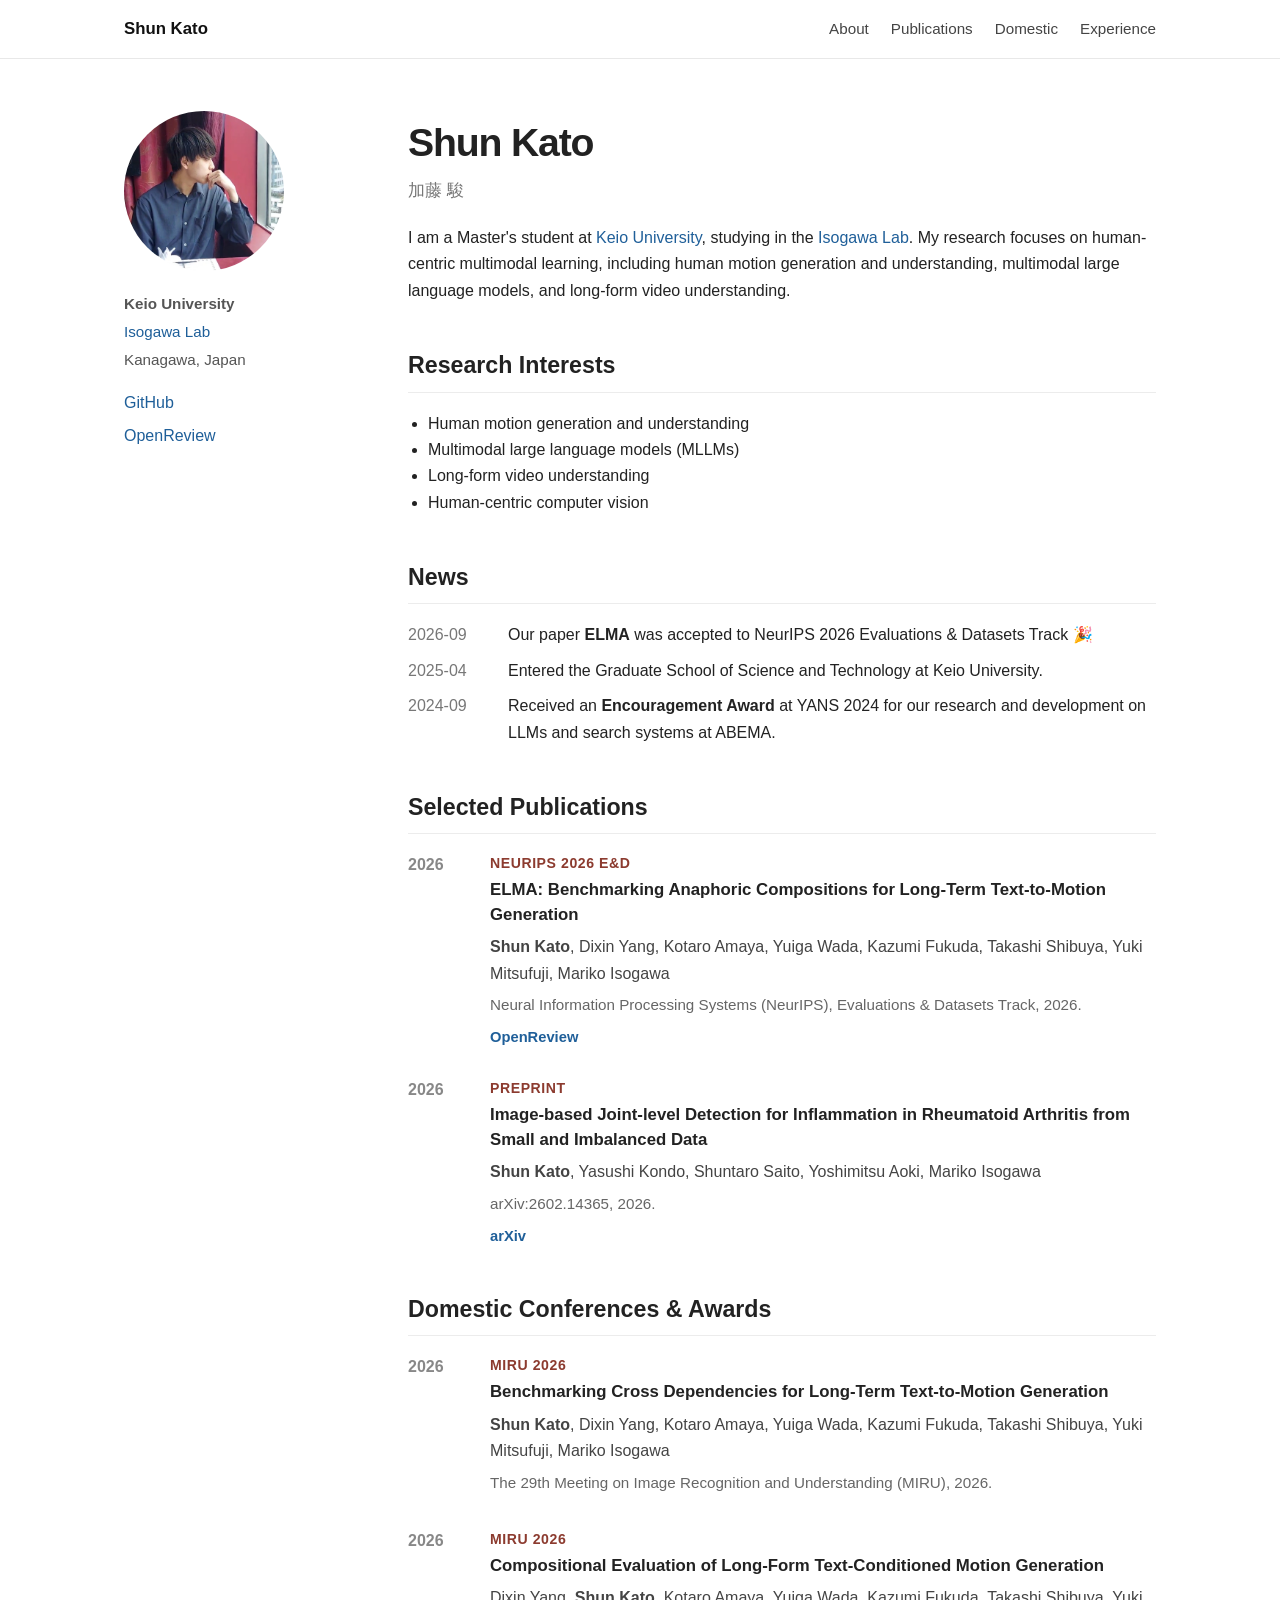
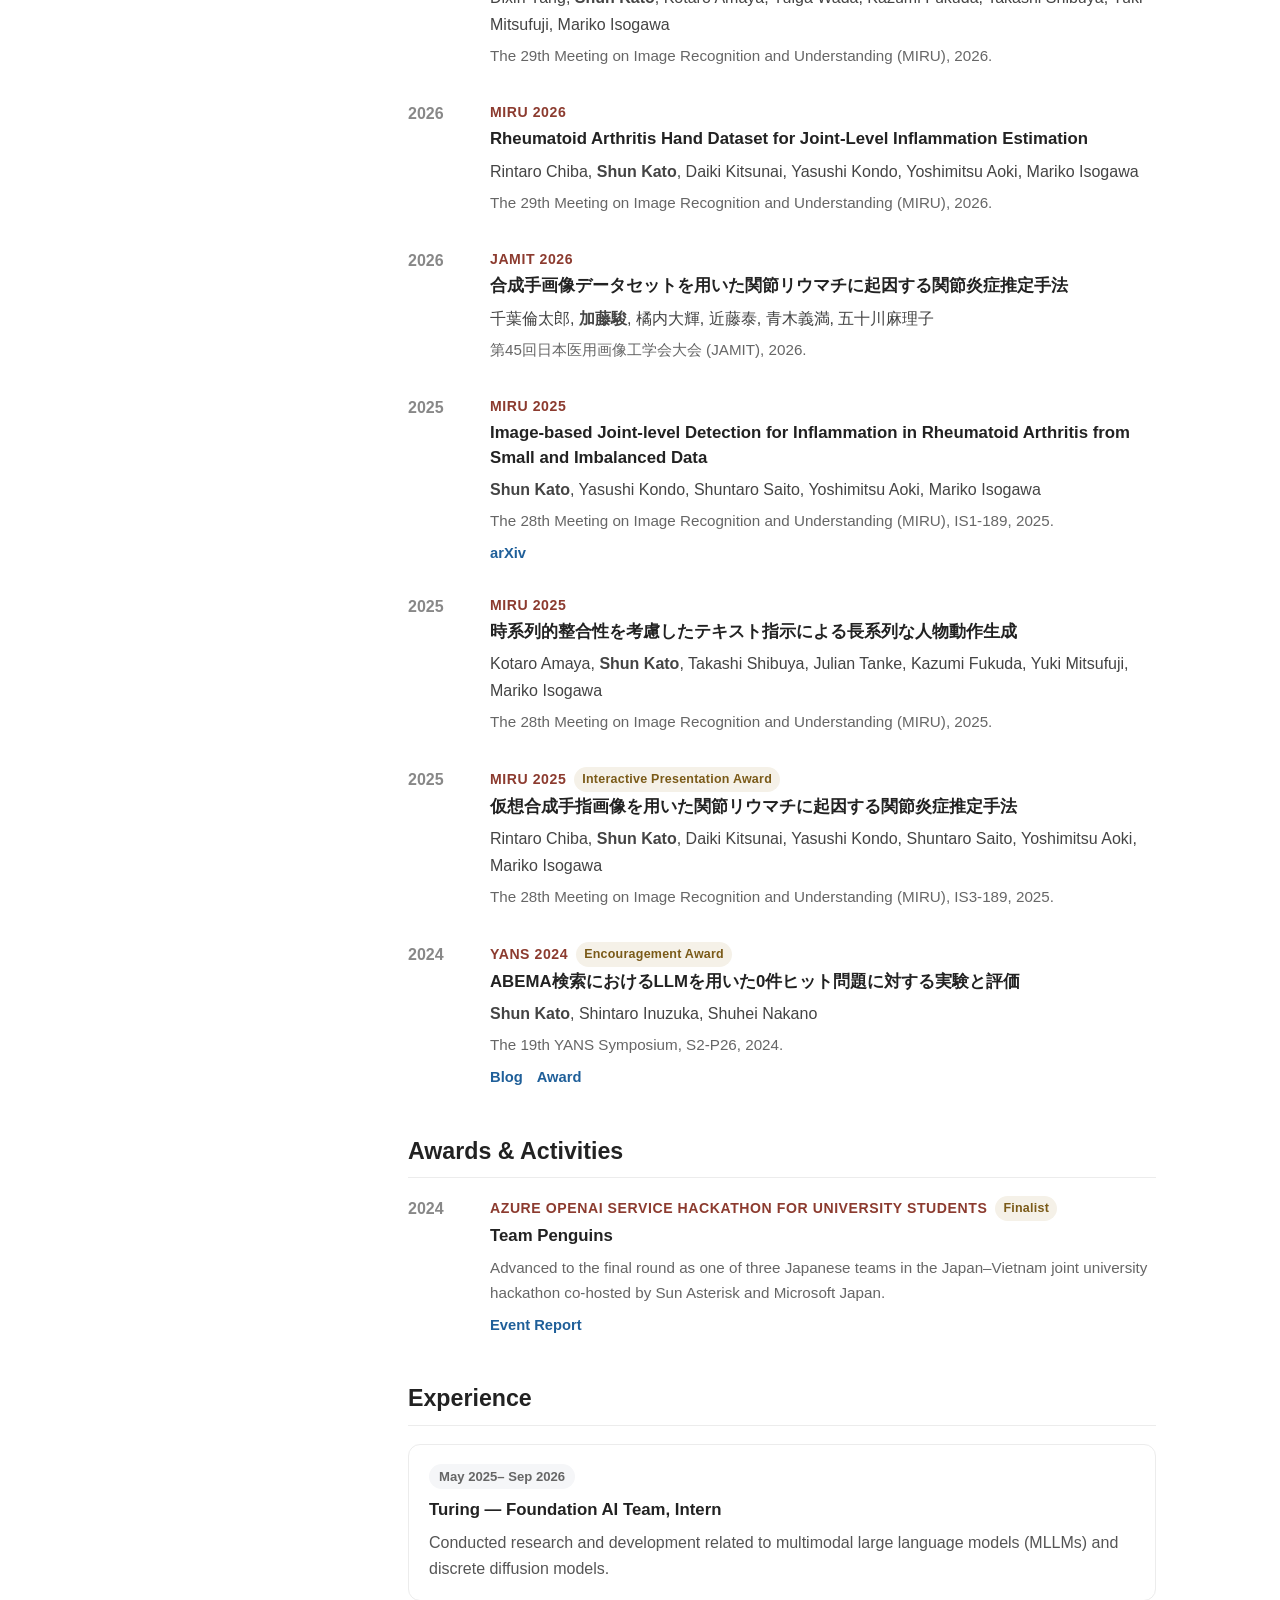
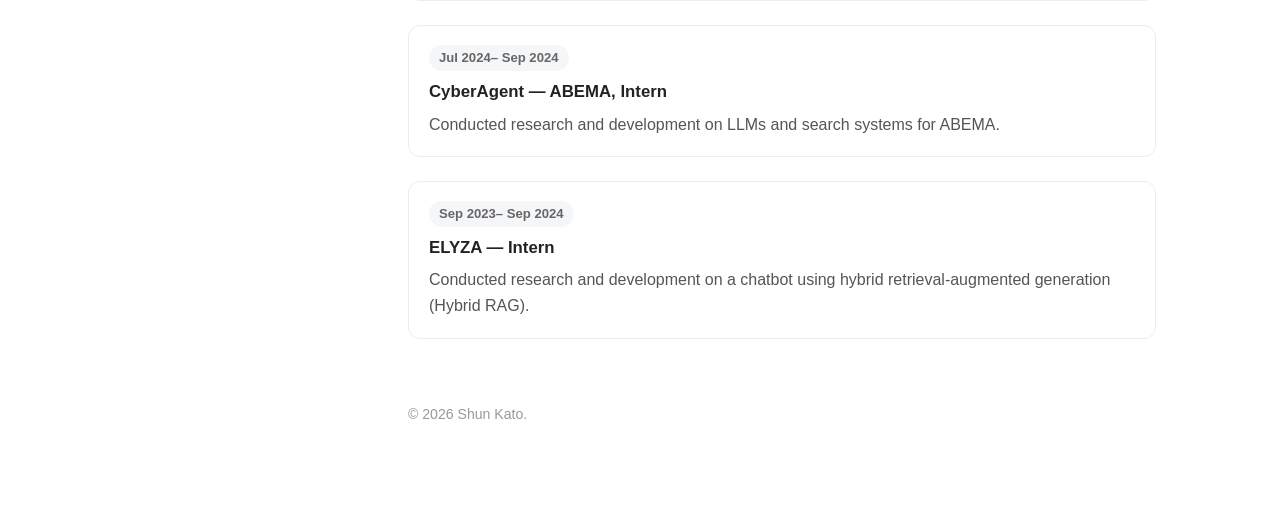
==== commit a7ef302b: "Update ELMA author list" ====
--- a/index.html
+++ b/index.html
@@ -82,7 +82,7 @@
             <div class="pub-venue"><span>NeurIPS 2026 E&amp;D</span></div>
             <h3>ELMA: Benchmarking Anaphoric Compositions for Long-Term Text-to-Motion Generation</h3>
             <p class="authors">
-              <strong>Shun Kato</strong>, Dixin Yang, Kotaro Amaya, Yuki Mitsufuji, Mariko Isogawa, Kazumi Fukuda
+              <strong>Shun Kato</strong>, Dixin Yang, Kotaro Amaya, Yuiga Wada, Kazumi Fukuda, Takashi Shibuya, Yuki Mitsufuji, Mariko Isogawa
             </p>
             <p class="venue-full">Neural Information Processing Systems (NeurIPS), Evaluations &amp; Datasets Track, 2026.</p>
             <div class="pub-links">
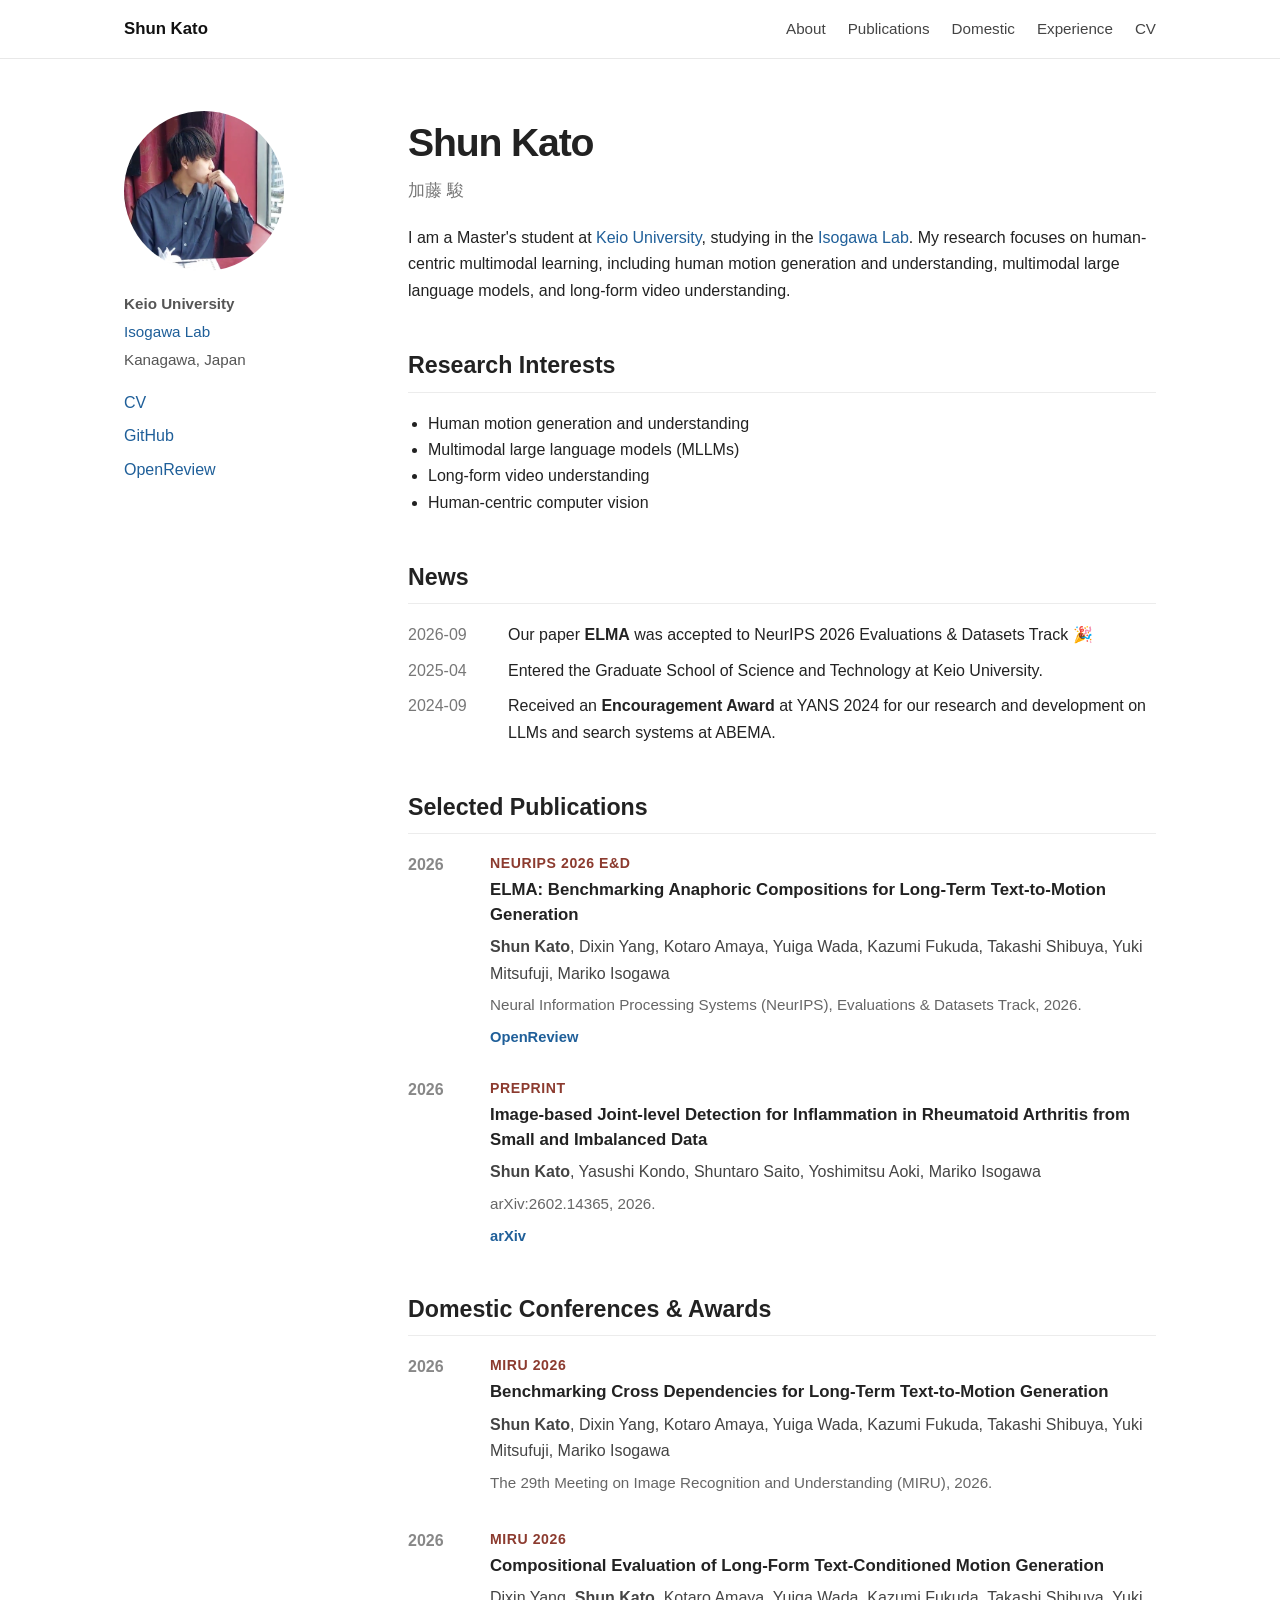
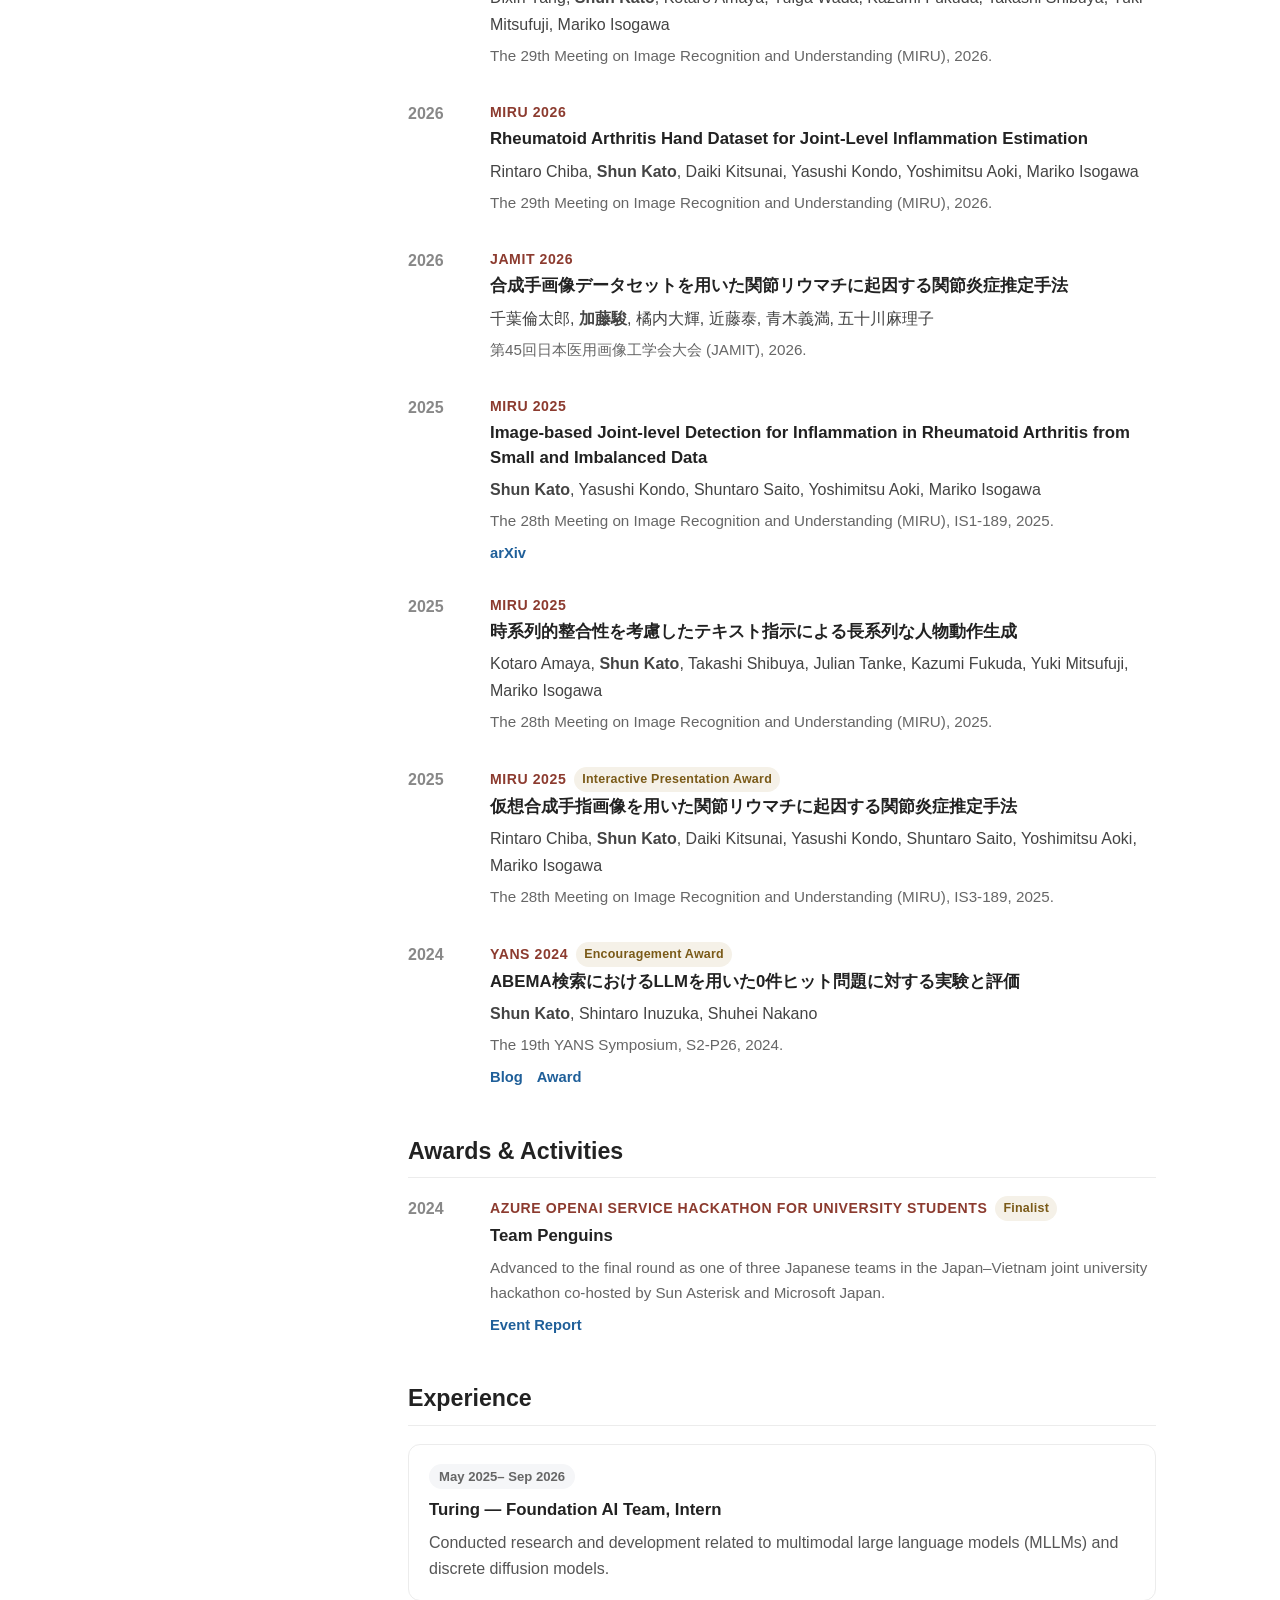
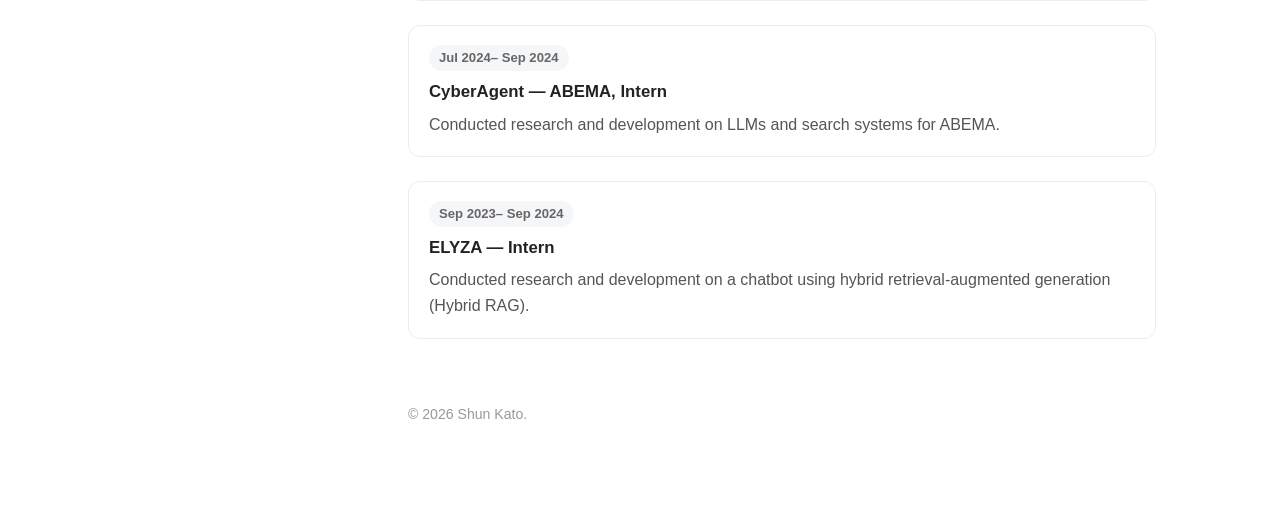
==== commit e4804ad3: "Link web CV from homepage" ====
--- a/index.html
+++ b/index.html
@@ -16,6 +16,7 @@
         <a href="#publications">Publications</a>
         <a href="#domestic">Domestic</a>
         <a href="#experience">Experience</a>
+        <a href="cv/">CV</a>
       </nav>
     </div>
   </header>
@@ -33,6 +34,7 @@
         <p>Kanagawa, Japan</p>
       </div>
       <div class="profile-links">
+        <a href="cv/">CV</a>
         <a href="https://github.com/shun31y" target="_blank" rel="noreferrer">GitHub</a>
         <a href="https://openreview.net/forum?id=UWLadjotaK" target="_blank" rel="noreferrer">OpenReview</a>
       </div>
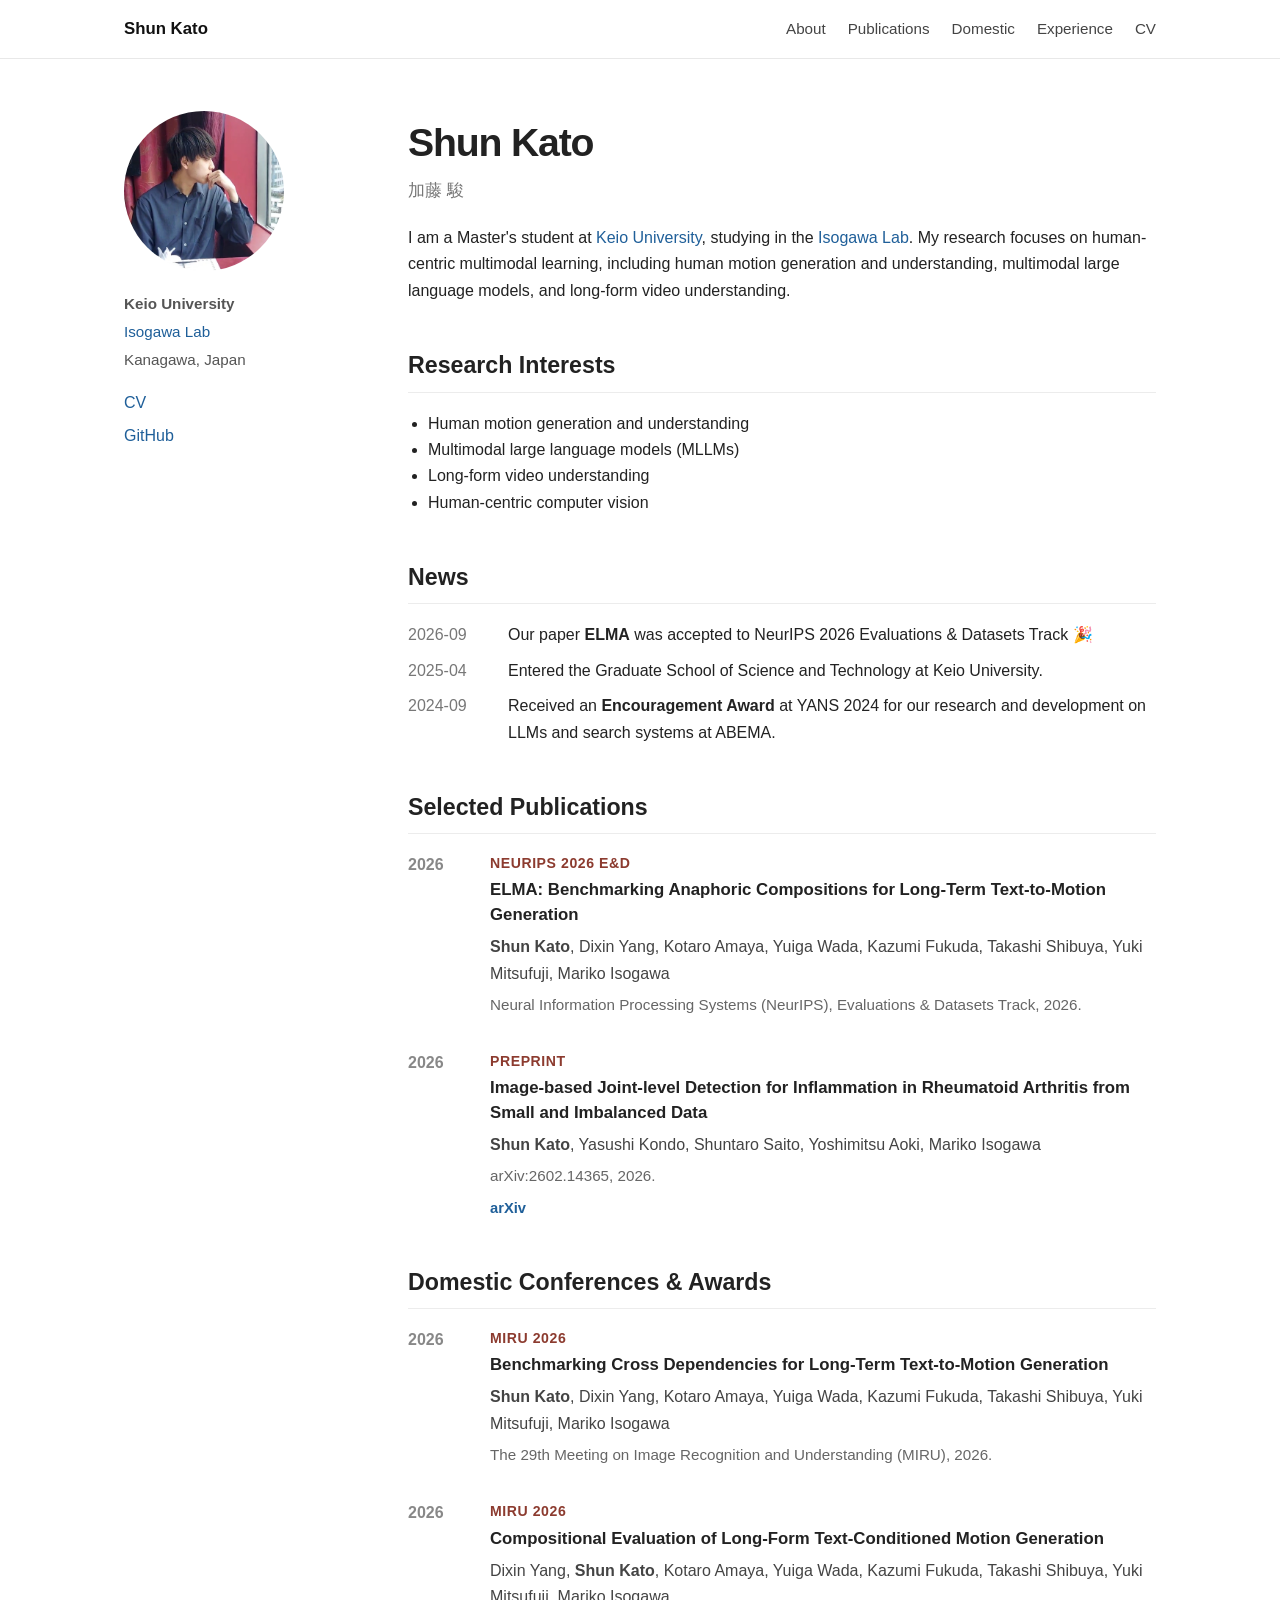
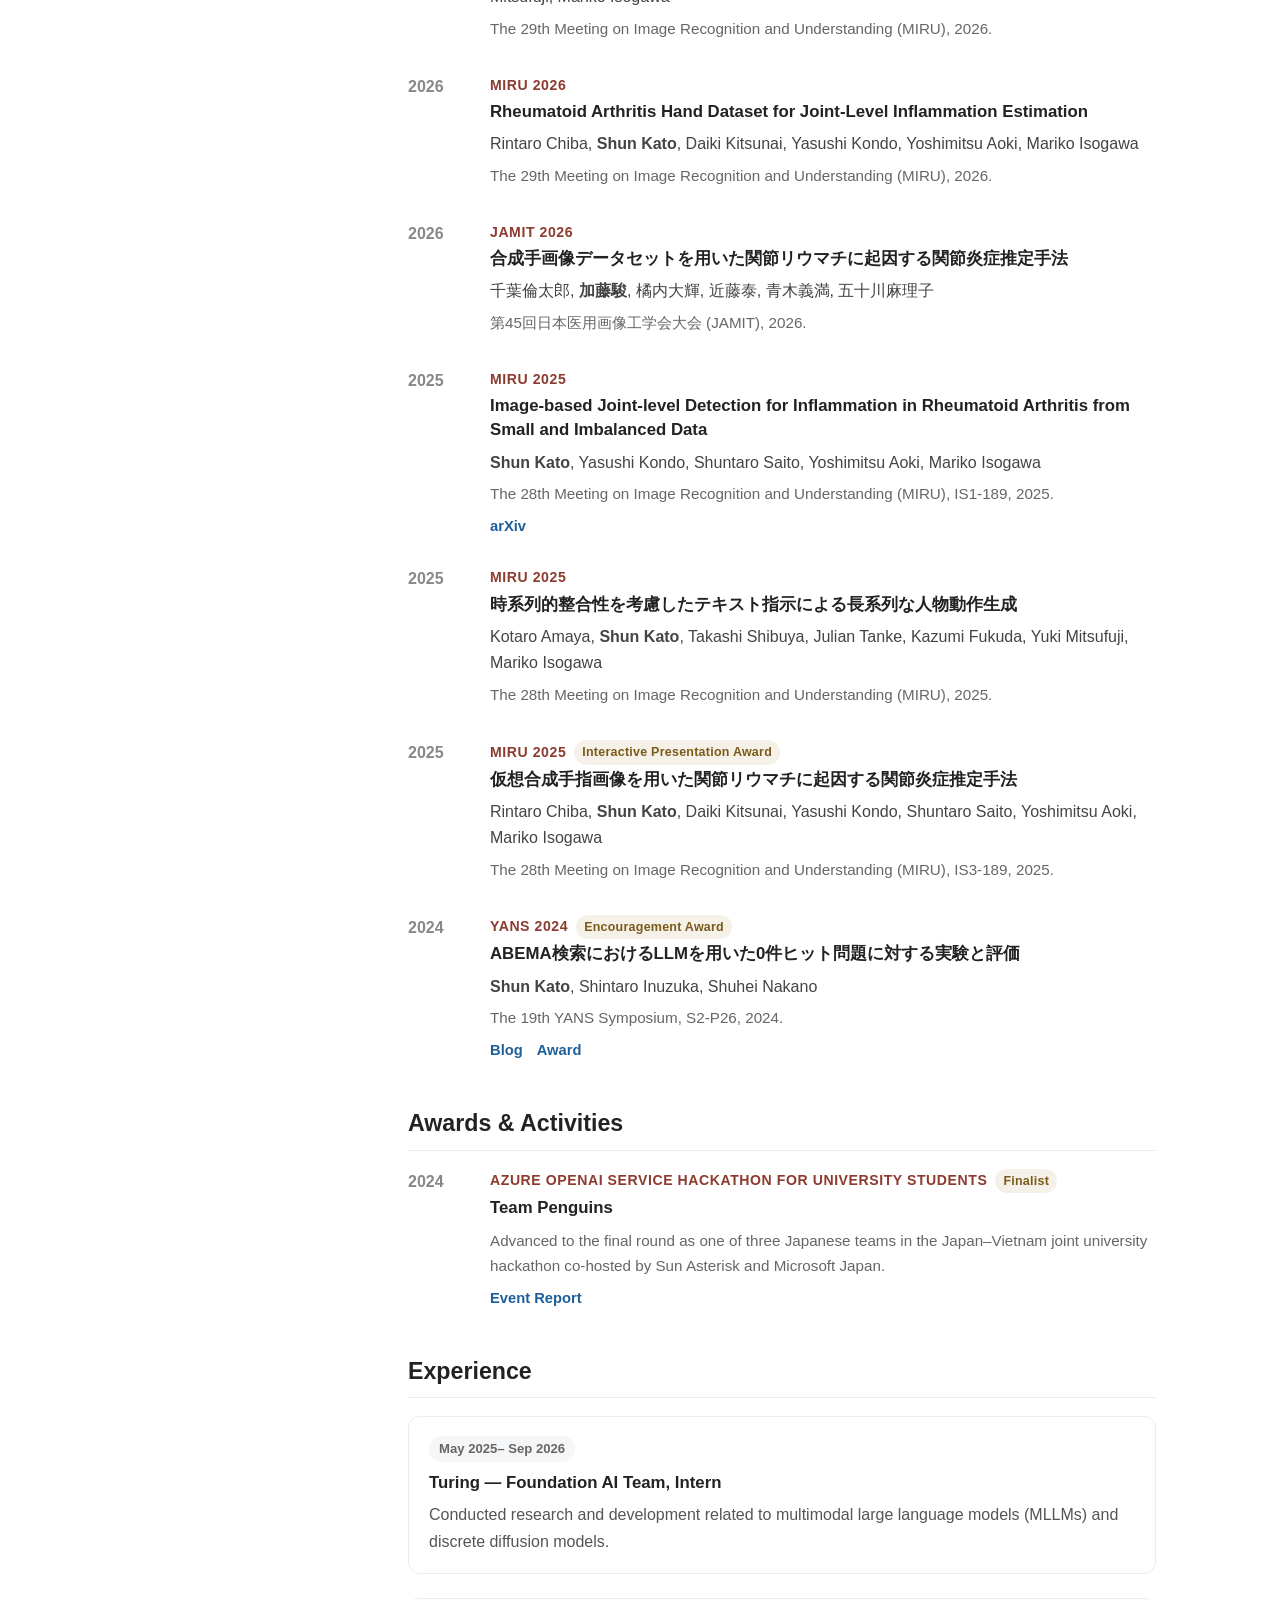
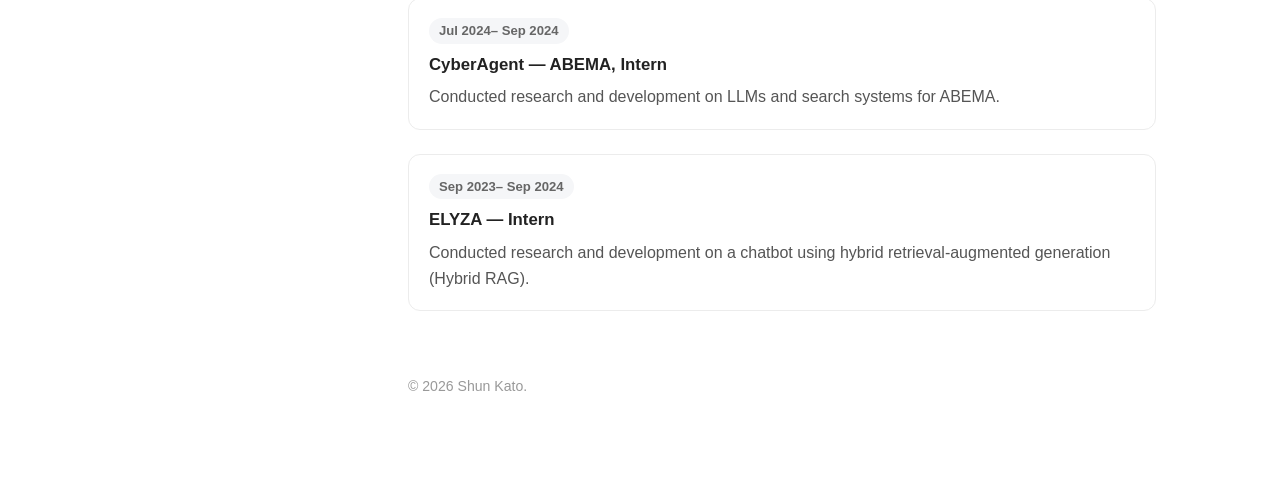
==== commit 51a120bd: "Remove OpenReview links" ====
--- a/index.html
+++ b/index.html
@@ -36,7 +36,6 @@
       <div class="profile-links">
         <a href="cv/">CV</a>
         <a href="https://github.com/shun31y" target="_blank" rel="noreferrer">GitHub</a>
-        <a href="https://openreview.net/forum?id=UWLadjotaK" target="_blank" rel="noreferrer">OpenReview</a>
       </div>
     </aside>
 
@@ -87,9 +86,6 @@
               <strong>Shun Kato</strong>, Dixin Yang, Kotaro Amaya, Yuiga Wada, Kazumi Fukuda, Takashi Shibuya, Yuki Mitsufuji, Mariko Isogawa
             </p>
             <p class="venue-full">Neural Information Processing Systems (NeurIPS), Evaluations &amp; Datasets Track, 2026.</p>
-            <div class="pub-links">
-              <a href="https://openreview.net/forum?id=UWLadjotaK" target="_blank" rel="noreferrer">OpenReview</a>
-            </div>
           </div>
         </article>
 
